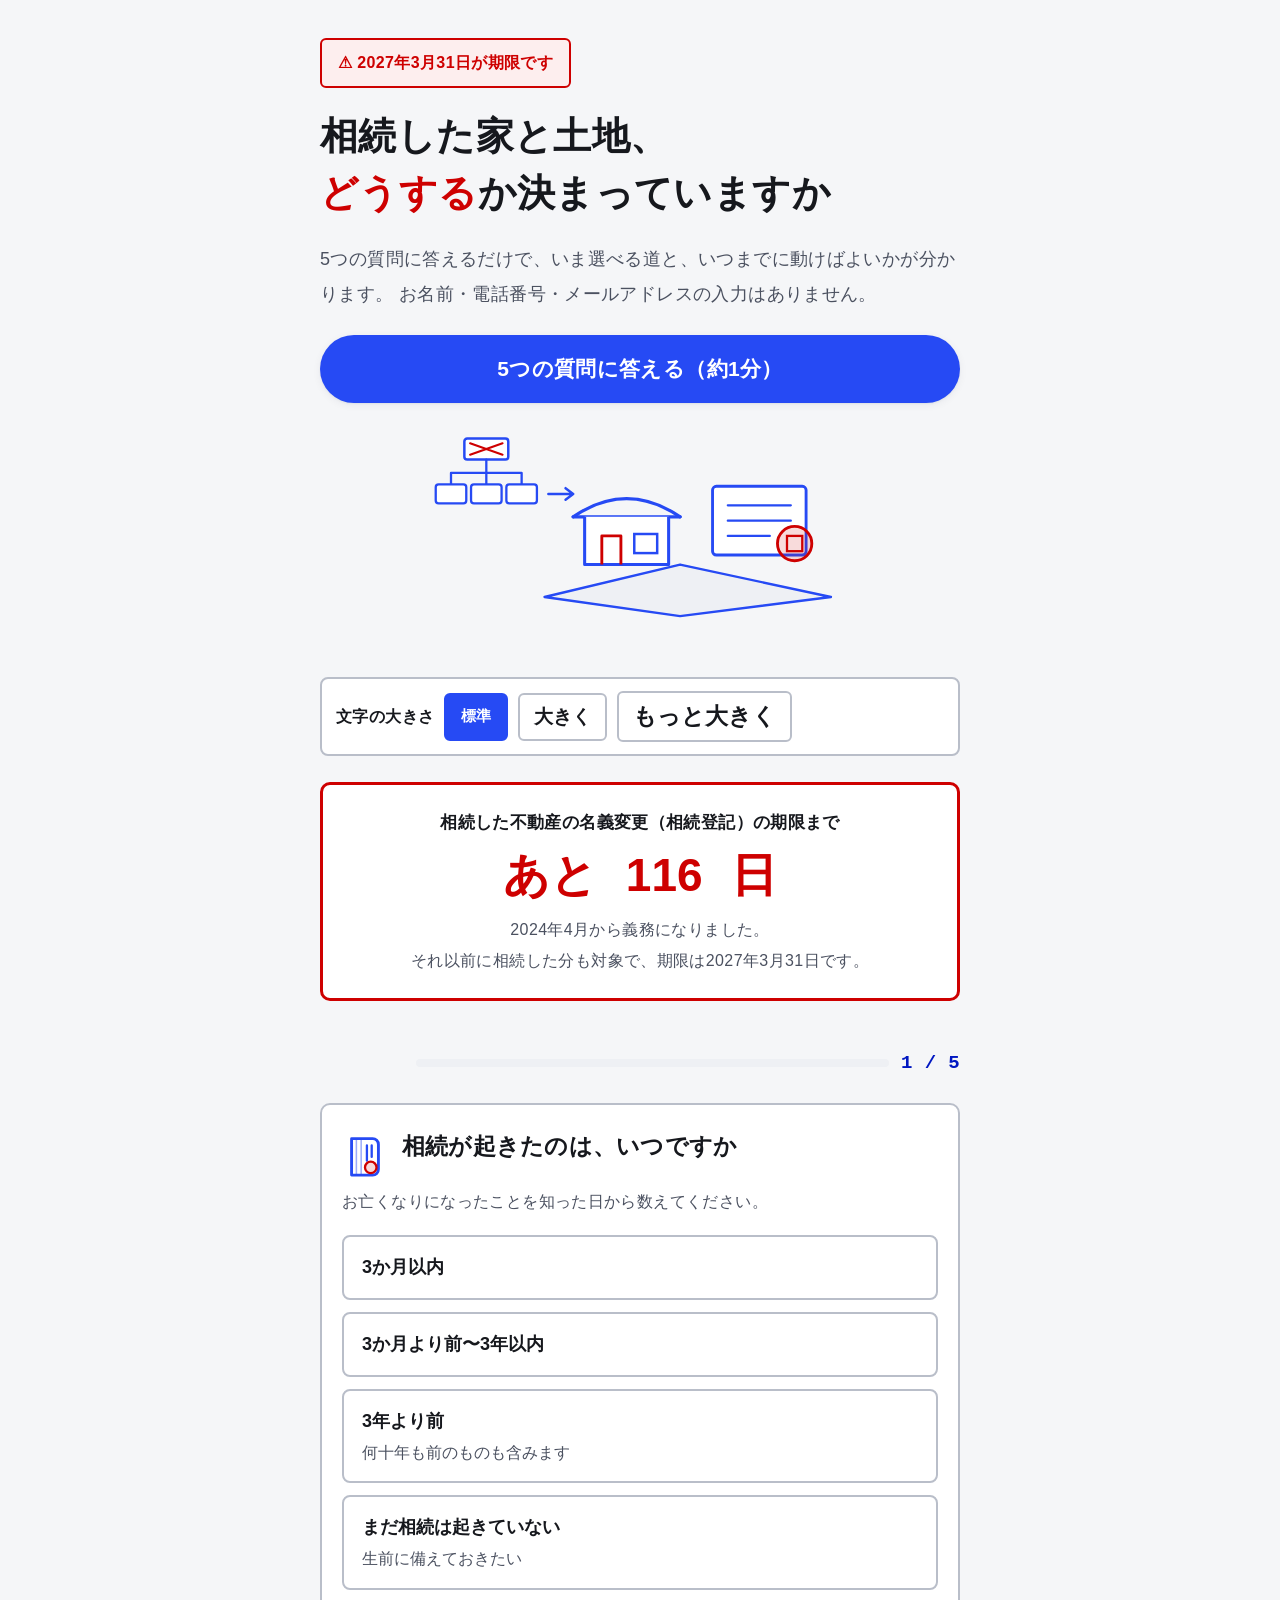
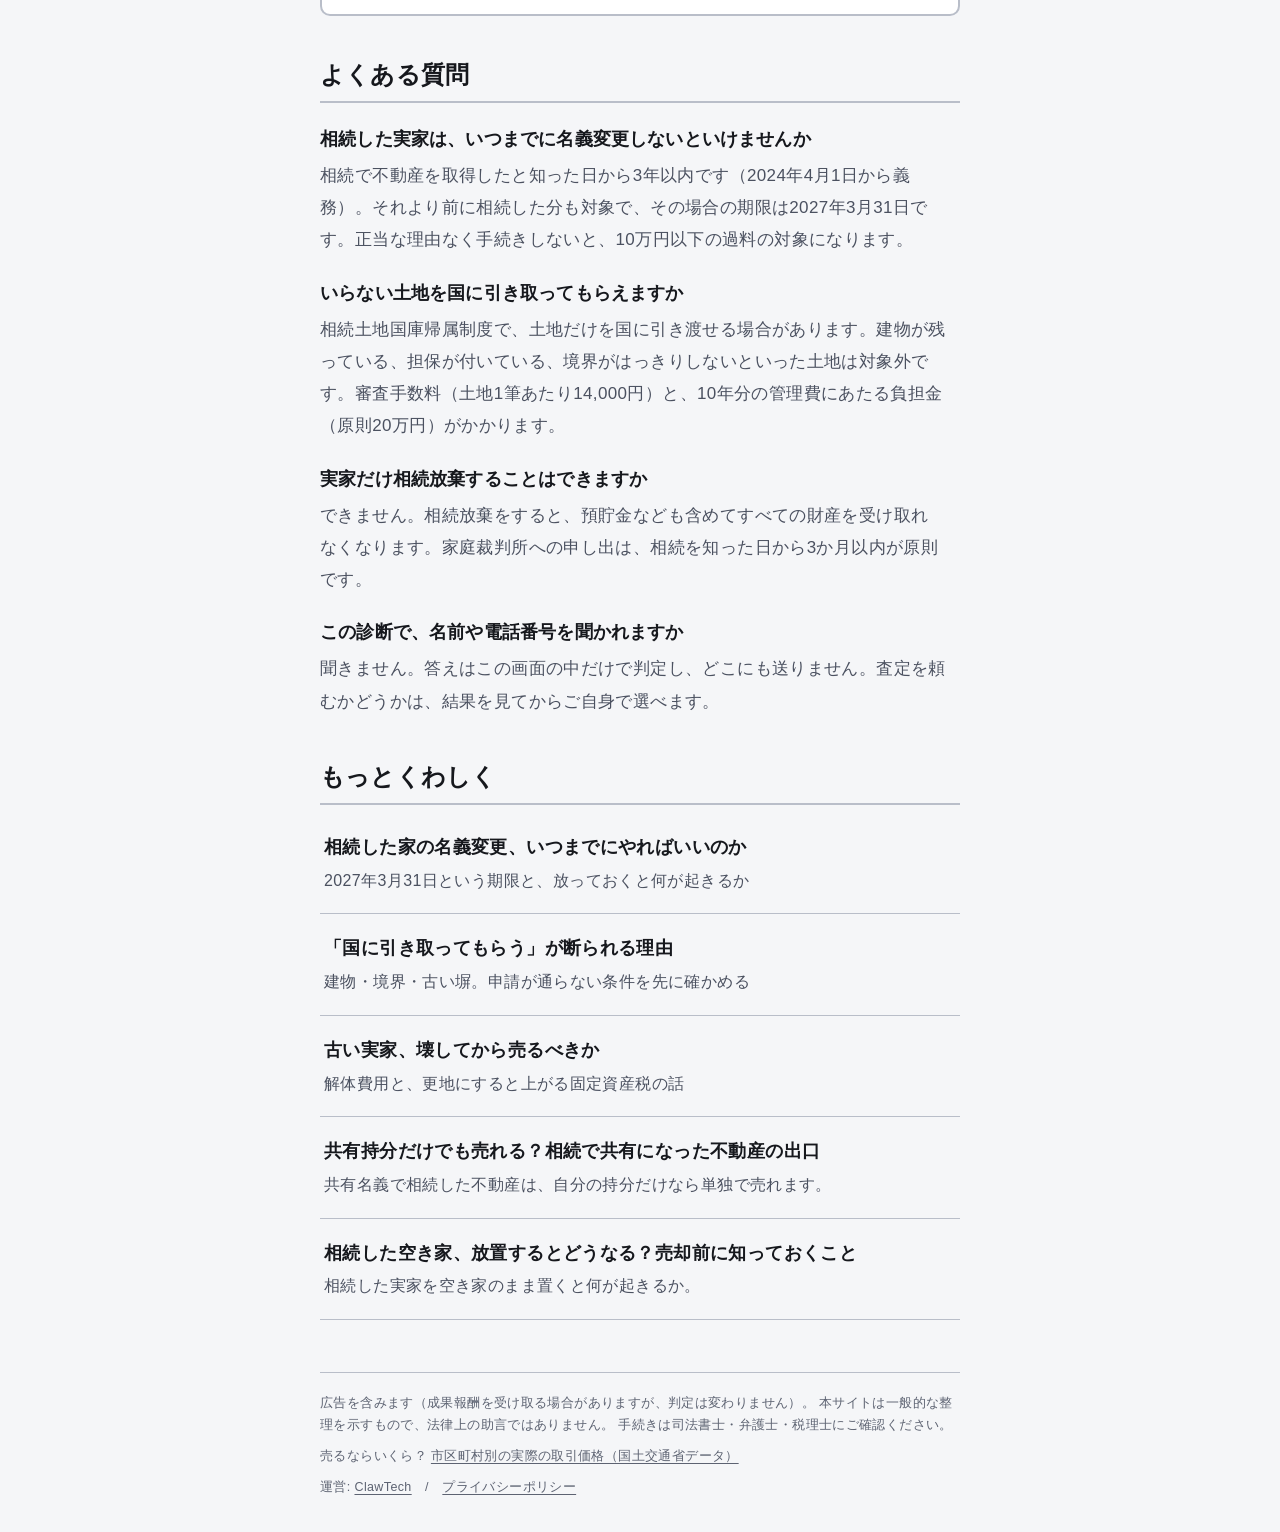
==== index.html @ ede7353a "見出しを文節で折る Co-Authored-By: Claude Opus 5.5 <noreply@anthropic.com> Claude-Session: https://claude.ai/" ====
<!DOCTYPE html>
<html lang="ja">
<head>
<meta charset="UTF-8">
<meta name="viewport" content="width=device-width, initial-scale=1.0, viewport-fit=cover">
<meta name="theme-color" content="#f5f6f8" media="(prefers-color-scheme: light)">
<meta name="theme-color" content="#0e1015" media="(prefers-color-scheme: dark)">
<link rel="icon" href='data:image/svg+xml,<svg xmlns="http://www.w3.org/2000/svg" viewBox="0 0 64 64"><rect width="64" height="64" rx="10" fill="%23FBF8F2"/><path d="M14 30 32 16l18 14v18a2 2 0 0 1-2 2H16a2 2 0 0 1-2-2z" fill="none" stroke="%231F4E6B" stroke-width="4" stroke-linejoin="round"/><circle cx="46" cy="46" r="11" fill="%23B5442E"/></svg>'>

<title>相続した実家・土地はどうする？売る・国に引き取ってもらう・放棄を5問で診断｜登録不要</title>
<meta name="description" content="相続した実家や土地をどうするか、5つの質問をタップするだけで整理できます。相続登記の期限まであと何日か、国に引き取ってもらえる（相続土地国庫帰属）か、相続放棄が間に合うか、売るならどこに頼むか。名前・電話番号の入力なし、約1分。">
<meta property="og:image" content="https://souzoku.clawtechjp.com/og.png">
<meta name="twitter:card" content="summary_large_image">
<link rel="canonical" href="https://souzoku.clawtechjp.com/">
<meta property="og:type" content="website">
<meta property="og:title" content="相続した家と土地 どうする診断">
<meta property="og:description" content="5つの質問で、相続登記の期限と、あなたが選べる道が分かります。登録不要・無料。">
<meta property="og:url" content="https://souzoku.clawtechjp.com/">

<link rel="stylesheet" href="ui/ct-ui.css">
<script src="ui/ct-motion.js" defer></script>
<script type="application/ld+json">{"@context":"https://schema.org","@type":"WebApplication","name":"相続した家と土地 どうする診断","url":"https://souzoku.clawtechjp.com/","applicationCategory":"UtilityApplication","operatingSystem":"Web","inLanguage":"ja","offers":{"@type":"Offer","price":"0","priceCurrency":"JPY"},"description":"相続した実家・土地について、相続登記の期限、相続土地国庫帰属制度、相続放棄、売却の可否を5つの質問で整理する無料の診断"}</script>
<script async src="https://www.googletagmanager.com/gtag/js?id=G-RZ1TP2K3N0"></script>
<script>window.dataLayer=window.dataLayer||[];function gtag(){dataLayer.push(arguments);}gtag('js',new Date());gtag('config','G-RZ1TP2K3N0');</script>

<style>
/* ============================================================
   シニア層(50〜70代)が読む前提の設計。
   ・本文19px / 見出しは大きく、細いウェイトを使わない
   ・文字色と背景のコントラストを高く保つ(薄いグレーの説明文を作らない)
   ・選択肢は高さ64px以上、指で押せる大きさ
   ・色だけで情報を伝えない(必ず文字と記号を併記)
   ・専門用語は必ず言い換えを添える
   相続の文脈なので配色は生成りの紙と藍。黒×グレーは葬儀の印象になるため避ける。
   ============================================================ */
:root{
  /* 値は共通UI(ui/ct-ui.css)のトークン。ここでは役割の名前を付け替えるだけ */
  --paper:var(--ct-bg);
  --paper-2:var(--ct-surface);
  --paper-3:var(--ct-surface-2);
  --ink:var(--ct-text);
  --ink-sub:var(--ct-text-2);      /* 説明文もこの濃さまで。薄くしない */
  --line:var(--ct-line-strong);
  --ai:var(--ct-accent);
  --ai-deep:var(--ct-accent-press);
  --ai-ink:var(--ct-link);         /* 面の上に置く濃い文字色 */
  --ai-bg:var(--ct-accent-soft);
  --on-ai:var(--ct-on-accent);
  --shu:var(--ct-error);           /* 期限と注意 */
  --shu-bg:var(--ct-error-soft);
  --midori:var(--ct-ok-text);      /* 使える道 */
  --midori-bg:var(--ct-ok-soft);
  --f-min:"Hiragino Mincho ProN","Yu Mincho","YuMincho","Noto Serif JP",serif;
  --f-body:"Hiragino Sans","Yu Gothic","YuGothic","Noto Sans JP",sans-serif;
  --f-num:ui-monospace,SFMono-Regular,Menlo,monospace;
}
*{box-sizing:border-box;margin:0;padding:0;-webkit-tap-highlight-color:transparent;}
html{-webkit-text-size-adjust:100%;scroll-behavior:smooth;}
body{
  font-family:var(--f-body);
  background:var(--paper); color:var(--ink);
  font-size:19px; line-height:1.9;
  padding-bottom:env(safe-area-inset-bottom);
}
.wrap{max-width:680px;margin:0 auto;padding:0 20px;}
a{color:var(--ai-ink);}
:focus-visible{outline:4px solid var(--shu);outline-offset:3px;}

/* ---- ヘッダー ---- */
.hero{padding:38px 0 26px;}
.hero .lead{
  display:inline-block;background:var(--shu-bg);color:var(--shu);
  font-weight:700;font-size:16px;padding:8px 16px;border-radius:6px;
  border:2px solid var(--shu);margin-bottom:20px;
}
h1{font-family:var(--f-min);font-size:clamp(28px,7vw,38px);line-height:1.5;
  font-weight:700;letter-spacing:.01em;}
h1 .em{color:var(--shu);}
.hero p.desc{margin-top:20px;font-size:18px;color:var(--ink-sub);}

/* ---- 図版 ----
   写真は使わない。相続の文脈でストック写真は浮くうえ、
   人物写真は「誰向けか」を勝手に狭める。サイトの配色で描いた線画で通す。
   SVGなので文字サイズ切替に合わせて拡大しても粗くならない。 */
.hero-art{display:block;width:100%;max-width:420px;height:auto;margin:26px auto 0;}
.q .qhead{display:flex;align-items:flex-start;gap:14px;}
.q .qicon{flex:0 0 auto;width:46px;height:46px;margin-top:2px;}
html[data-fs="l"] .q .qicon{width:54px;height:54px;}
html[data-fs="xl"] .q .qicon{width:62px;height:62px;}
.fig{display:block;width:100%;max-width:460px;height:auto;margin:18px auto 4px;
  border:2px solid var(--line);border-radius:10px;background:var(--paper-2);padding:10px;}
.figcap{font-size:16px;color:var(--ink-sub);text-align:center;margin-top:6px;}

/* ---- 期限の帯 ---- */
.limit{
  border:3px solid var(--shu);border-radius:10px;background:var(--paper-2);
  padding:22px;margin:26px 0;text-align:center;
}
.limit .t{font-size:17px;font-weight:700;}
.limit .d{font-family:var(--f-num);font-size:clamp(32px,9vw,46px);
  color:var(--shu);font-weight:700;line-height:1.3;margin:6px 0;
  font-variant-numeric:tabular-nums;}
.limit .n{font-size:16px;color:var(--ink-sub);}

/* ---- 質問 ---- */
.q{background:var(--paper-2);border:2px solid var(--line);border-radius:10px;
  padding:24px 20px;margin:20px 0;}
.q .num{display:inline-block;background:var(--ai);color:var(--on-ai);font-weight:700;
  font-size:16px;padding:6px 14px;border-radius:6px;margin-bottom:14px;}
.q h2{font-family:var(--f-min);font-size:23px;line-height:1.55;font-weight:700;}
.q .hint{font-size:16px;color:var(--ink-sub);margin-top:10px;}
.opts{display:flex;flex-direction:column;gap:12px;margin-top:18px;}
.opt{
  display:block;width:100%;min-height:64px;text-align:left;
  background:var(--paper-2);border:2px solid var(--line);border-radius:8px;
  padding:16px 18px;font-family:inherit;font-size:18px;font-weight:700;
  color:var(--ink);cursor:pointer;line-height:1.6;
}
.opt:hover{border-color:var(--ai);background:var(--ai-bg);}
.opt[aria-pressed="true"]{
  border-color:var(--ai);background:var(--ai-bg);
  box-shadow:inset 0 0 0 2px var(--ai);
}
.opt[aria-pressed="true"]::before{content:"✓ ";color:var(--ai);font-size:20px;}
.opt .sub{display:block;font-weight:400;font-size:16px;color:var(--ink-sub);margin-top:4px;}

.progress{font-size:17px;font-weight:700;color:var(--ai-ink);
  background:var(--ai-bg);border-radius:6px;padding:10px 16px;
  text-align:center;margin:24px 0 0;}

.btn{
  display:block;width:100%;min-height:68px;margin:26px 0 0;
  background:var(--ai);color:var(--on-ai);border:none;border-radius:var(--ct-r-pill);
  font-family:inherit;font-size:21px;font-weight:700;cursor:pointer;
  padding:18px;line-height:1.5;text-align:center;text-decoration:none;
  box-shadow:var(--ct-shadow-1);transition:background var(--ct-dur-1),transform var(--ct-dur-1);
}
.btn:hover{background:var(--ai-deep);}
.btn:active{transform:scale(.98);}
.btn:disabled{background:var(--line);cursor:not-allowed;}
.miss{display:none;font-size:18px;font-weight:700;color:var(--shu);
  background:var(--shu-bg);border:2px solid var(--shu);border-radius:8px;
  padding:14px 16px;margin-top:14px;line-height:1.7;}
/* 答え忘れた質問はその場で分かるようにする。色だけでなく見出しにも印を付ける */
.q.todo{border-color:var(--shu);box-shadow:0 0 0 3px var(--shu-bg);}
.q.todo .num{background:var(--shu);}
.q.todo .num::after{content:" ← まだです";}

/* ---- 結果 ---- */
#result{display:none;margin-top:34px;}
.rhead{font-family:var(--f-min);font-size:26px;font-weight:700;
  border-bottom:3px solid var(--ai);padding-bottom:12px;margin-bottom:22px;}
.card{border:2px solid var(--line);border-radius:10px;background:var(--paper-2);
  padding:20px;margin:16px 0;}
.card .badge{display:inline-block;font-size:16px;font-weight:700;
  padding:7px 14px;border-radius:6px;margin-bottom:12px;border:2px solid;}
.card.ok .badge{background:var(--midori-bg);color:var(--midori);border-color:var(--midori);}
.card.ng .badge{background:var(--paper-3);color:var(--ink-sub);border-color:var(--line);}
.card.alert .badge{background:var(--shu-bg);color:var(--shu);border-color:var(--shu);}
.card h3{font-family:var(--f-min);font-size:21px;margin-bottom:8px;line-height:1.55;}
.card p{font-size:17px;color:var(--ink-sub);}
.card p + p{margin-top:10px;}

.act{border:3px solid var(--ai);border-radius:10px;background:var(--ai-bg);
  padding:22px;margin:26px 0;}
.act h3{font-family:var(--f-min);font-size:22px;margin-bottom:10px;}
.act p{font-size:17px;color:var(--ink-sub);margin-bottom:16px;}
.act a{display:block;background:var(--ai);color:var(--on-ai);text-decoration:none;
  font-weight:700;font-size:19px;text-align:center;padding:20px;border-radius:8px;
  min-height:64px;line-height:1.5;}
.act a:hover{background:var(--ai-deep);}
.act .free{font-size:16px;color:var(--ink-sub);text-align:center;margin:12px 0 0;}

.warn{border-left:6px solid var(--shu);background:var(--shu-bg);
  padding:18px 20px;margin:26px 0;font-size:17px;line-height:1.85;}
.warn b{display:block;font-family:var(--f-min);font-size:19px;margin-bottom:8px;}

/* ---- 読みもの ---- */
.reads{margin:44px 0 0;}
.reads h2{font-family:var(--f-min);font-size:24px;border-bottom:2px solid var(--line);
  padding-bottom:10px;margin-bottom:8px;}
.reads a{display:block;padding:20px 4px;border-bottom:1px solid var(--line);
  text-decoration:none;color:var(--ink);font-size:18px;font-weight:700;line-height:1.6;}
.reads a:hover{color:var(--ai-ink);}
.reads a span{display:block;font-weight:400;font-size:16px;color:var(--ink-sub);margin-top:6px;}

/* 広告表示は法令上の義務なので消さない。読める範囲で最小にして目立たせない */
footer{margin-top:52px;border-top:1px solid var(--line);padding:20px 0 36px;}
footer .disc{font-size:12.5px;color:var(--ct-text-3);line-height:1.75;}
footer .run{font-size:12.5px;color:var(--ct-text-3);margin-top:8px;}
footer a{color:var(--ct-text-3);}

/* ---- 文字サイズ切替。行政・シニア向けサイトの定番で、実際に使われる機能 ---- */
.sizebar{display:flex;align-items:center;gap:10px;flex-wrap:wrap;
  border:2px solid var(--line);border-radius:8px;background:var(--paper-2);
  padding:12px 14px;margin:22px 0 0;}
.sizebar .lb{font-size:16px;font-weight:700;}
.sizebar button{min-height:48px;min-width:64px;font-family:inherit;font-weight:700;
  border:2px solid var(--line);background:var(--paper-2);color:var(--ink);
  border-radius:6px;cursor:pointer;padding:8px 14px;}
.sizebar button[aria-pressed="true"]{background:var(--ai);color:var(--on-ai);border-color:var(--ai);}
.sizebar button.s1{font-size:15px;} .sizebar button.s2{font-size:19px;} .sizebar button.s3{font-size:23px;}
html[data-fs="l"] body{font-size:22px;}
html[data-fs="xl"] body{font-size:26px;}
html[data-fs="l"] .q h2{font-size:26px;} html[data-fs="xl"] .q h2{font-size:30px;}
html[data-fs="l"] .opt{font-size:21px;} html[data-fs="xl"] .opt{font-size:25px;min-height:76px;}

/* ---- 結果の見出しと、まとめ ---- */
.rsum{border:3px solid var(--ai);border-radius:10px;background:var(--ai-bg);
  padding:20px;margin-bottom:20px;}
.rsum p{font-size:20px;font-weight:700;line-height:1.7;}
.rsum .big{font-size:34px;color:var(--ai-ink);
  font-variant-numeric:tabular-nums;}

/* ---- 判定アイコン。絵文字は環境で崩れるので図形で描く ---- */
.card{position:relative;padding-left:74px;}
.mark{position:absolute;left:20px;top:22px;width:40px;height:40px;border-radius:50%;
  display:grid;place-items:center;border:3px solid;}
.card.ok  .mark{border-color:var(--midori);background:var(--midori-bg);}
.card.ng  .mark{border-color:var(--ct-text-3);background:var(--paper-3);}
.card.alert .mark{border-color:var(--shu);background:var(--shu-bg);}
.mark svg{width:22px;height:22px;}
.card .stepno{font-family:var(--f-num);font-size:13px;color:var(--ink-sub);
  letter-spacing:.08em;display:block;margin-bottom:4px;}
/* スマホは本文の幅を優先: アイコンを左余白から番号の横へ移す */
@media (max-width:480px){
  .card{padding-left:20px;}
  .mark{top:16px;left:auto;right:16px;width:34px;height:34px;}
  .mark svg{width:18px;height:18px;}
  .card .stepno{line-height:34px;margin-bottom:8px;}
}

/* ---- 結果はひとつずつ静かに現れる(にぎやかな動きは付けない) ---- */
@keyframes rise{from{opacity:0;transform:translateY(10px);}to{opacity:1;transform:none;}}
#result .card,#result .act,#result .warn,#result .rsum{animation:rise .5s ease both;}

.tools{display:flex;gap:12px;flex-wrap:wrap;margin:24px 0 0;}
.toolnote{font-size:16px;color:var(--ink-sub);margin-top:12px;}
.tools button{flex:1 1 200px;min-height:60px;font-family:inherit;font-size:17px;
  font-weight:700;border:2px solid var(--ai);background:var(--paper-2);
  color:var(--ai-ink);border-radius:8px;cursor:pointer;padding:14px;}
.tools button:hover{background:var(--ai-bg);}

svg [stroke="#1F4E6B"]{stroke:var(--ai);} svg [fill="#1F4E6B"]{fill:var(--ai);}
svg [stroke="#B5442E"]{stroke:var(--shu);} svg [fill="#B5442E"]{fill:var(--shu);}
svg [stroke="#2E6B4B"]{stroke:var(--midori);} svg [fill="#2E6B4B"]{fill:var(--midori);}
svg [fill="#FFF"],svg [fill="#FFFFFF"]{fill:var(--paper-2);}
svg [fill="#EFEADD"]{fill:var(--paper-3);}
svg [stroke="#8A837A"]{stroke:var(--ct-text-3);}
.act.act--ok{border-color:var(--midori);background:var(--midori-bg);}
.act h3 .ct-pr{margin-left:8px;}

/* ---- 1問1画面(JSが動くときだけ。動かなければ5問を縦に並べた従来の形) ----
   選ぶと次へ進むので「選ぶ→スクロール→探す」が要らない。戻るは常に左上 */
.hero .start{margin-top:24px;}
.stepbar{display:none;}
#qs.is-step .stepbar{display:grid;grid-template-columns:auto 1fr auto;align-items:center;gap:12px;
  position:sticky;top:0;z-index:var(--ct-z-header);background:var(--paper);padding:12px 0 10px;}
.stepbar .back{min-height:48px;padding:8px 14px;font-family:inherit;font-size:16px;font-weight:700;
  border:2px solid var(--line);background:var(--paper-2);color:var(--ink);border-radius:var(--ct-r-pill);cursor:pointer;}
.stepbar .back:disabled{visibility:hidden;}
.stepbar .ct-progress{height:8px;}
.stepbar .cnt{font-family:var(--f-num);font-weight:700;font-variant-numeric:tabular-nums;color:var(--ai-ink);}
#qs.is-step .q{display:none;margin-top:6px;}
#qs.is-step .q.is-current{display:block;animation:rise .32s var(--ct-ease) both;}
#qs.is-step .q .num,#qs.is-step .progress{display:none;}
#qs.is-step #go{display:none;}
#qs.is-step.on-last #go{display:block;}
.opt{transition:border-color var(--ct-dur-1),background var(--ct-dur-1),transform var(--ct-dur-1);}
.opt:active{transform:scale(.985);}
.q h2:focus{outline:none;}

/* ---- 結果: 回答の振り返りと、カードの時間差表示 ---- */
.mine{border:2px solid var(--line);border-radius:10px;background:var(--paper-2);padding:16px 18px;margin:0 0 20px;}
.mine b{display:block;font-size:16px;margin-bottom:6px;}
.mine ul{list-style:none;font-size:16px;color:var(--ink-sub);line-height:1.8;}
.mine li{padding:6px 0;border-top:1px solid var(--line);}
.mine li:first-child{border-top:0;}
.mine li span{display:block;font-size:14px;}
.mine li strong{display:block;color:var(--ink);font-size:17px;line-height:1.5;}
.mine .edit{margin-top:10px;min-height:48px;font-family:inherit;font-size:16px;font-weight:700;
  border:2px solid var(--ai);background:var(--paper-2);color:var(--ai-ink);border-radius:var(--ct-r-pill);padding:8px 18px;cursor:pointer;}
.nophone{font-size:16px;color:var(--ink-sub);margin:-8px 0 18px;}

/* ---- よくある質問 ---- */
.faq{margin:44px 0 0;}
.faq h2{font-family:var(--f-min);font-size:24px;border-bottom:2px solid var(--line);padding-bottom:10px;margin-bottom:8px;}
.faq h3{font-size:18px;line-height:1.6;margin:22px 0 6px;}
.faq p{font-size:17px;color:var(--ink-sub);}

@media print{
  .sizebar,.tools,.btn,#qs,.reads,.hero .lead{display:none!important;}
  body{font-size:12pt;background:#fff;}
  #result .card,#result .act,#result .warn,#result .rsum{animation:none;
    break-inside:avoid;border-color:#999;}
}
@media (prefers-reduced-motion:reduce){*{animation:none!important;transition:none!important;}html{scroll-behavior:auto;}}
</style>
<script type="application/ld+json">{"@context": "https://schema.org", "@graph": [{"@type": "WebSite", "name": "相続した家と土地 どうする診断", "url": "https://souzoku.clawtechjp.com/", "inLanguage": "ja", "publisher": {"@type": "Organization", "name": "ClawTech", "url": "https://clawtechjp.com/"}}, {"@type": "Organization", "name": "ClawTech", "url": "https://clawtechjp.com/"}]}</script>
</head>
<body>

<div class="wrap">

  <div class="hero">
    <span class="lead">⚠ 2027年3月31日が期限です</span>
    <h1>相続した家と土地、<br><span style="display:inline-block"><span class="em">どうする</span>か</span><span style="display:inline-block">決まっていますか</span></h1>
    <p class="desc">5つの質問に答えるだけで、いま選べる道と、いつまでに動けばよいかが分かります。
    お名前・電話番号・メールアドレスの入力はありません。</p>
    <a class="btn start" href="#qs" id="start">5つの質問に答える（約1分）</a>
    <svg class="hero-art" viewBox="0 0 440 210" role="img"
         aria-label="相続関係説明図から、実家の家屋と土地、そして名義の書類へつながる図">
      <!-- 相続関係説明図。相続登記で実際に描く書類で、このサイトの主題そのもの -->
      <rect x="36" y="10" width="46" height="22" rx="3" fill="#FFF" stroke="#1F4E6B" stroke-width="2.6"/>
      <path d="M42 15 l34 12 M76 15 l-34 12" stroke="#B5442E" stroke-width="2.2" stroke-linecap="round"/>
      <path d="M59 32 v14 M22 46 h74 M22 46 v12 M59 46 v12 M96 46 v12" stroke="#1F4E6B" stroke-width="2.4" stroke-linecap="round"/>
      <rect x="6" y="58" width="32" height="20" rx="3" fill="#FFF" stroke="#1F4E6B" stroke-width="2.4"/>
      <rect x="43" y="58" width="32" height="20" rx="3" fill="#FFF" stroke="#1F4E6B" stroke-width="2.4"/>
      <rect x="80" y="58" width="32" height="20" rx="3" fill="#FFF" stroke="#1F4E6B" stroke-width="2.4"/>
      <path d="M124 68 h26 m-8-6 8 6 -8 6" fill="none" stroke="#1F4E6B" stroke-width="2.6" stroke-linecap="round" stroke-linejoin="round"/>
      <!-- 土地 -->
      <path d="M120 176 L262 142 L420 176 L262 196 Z" fill="#EFEADD" stroke="#1F4E6B" stroke-width="2.5" stroke-linejoin="round"/>
      <!-- 瓦屋根の実家 -->
      <path d="M150 92 q56-38 112 0" fill="none" stroke="#1F4E6B" stroke-width="3.4" stroke-linecap="round"/>
      <path d="M150 92 h112" stroke="#1F4E6B" stroke-width="3.4" stroke-linecap="round"/>
      <path d="M162 92 v50 h88 V92" fill="#FFF" stroke="#1F4E6B" stroke-width="3.2" stroke-linejoin="round"/>
      <path d="M180 142 V112 h20 v30" fill="none" stroke="#B5442E" stroke-width="3" stroke-linejoin="round"/>
      <rect x="214" y="110" width="24" height="20" fill="none" stroke="#1F4E6B" stroke-width="2.6"/>
      <!-- 権利証と朱印 -->
      <rect x="296" y="60" width="98" height="72" rx="4" fill="#FFF" stroke="#1F4E6B" stroke-width="3"/>
      <path d="M312 80 H378 M312 96 H378 M312 112 H356" stroke="#1F4E6B" stroke-width="2.4" stroke-linecap="round"/>
      <circle cx="382" cy="120" r="18" fill="#B5442E" opacity=".14"/>
      <circle cx="382" cy="120" r="18" fill="none" stroke="#B5442E" stroke-width="3"/>
      <rect x="374" y="112" width="16" height="16" fill="none" stroke="#B5442E" stroke-width="2.4"/>
    </svg>
  </div>

  <div class="sizebar" role="group" aria-label="文字の大きさ">
    <span class="lb">文字の大きさ</span>
    <button type="button" class="s1" data-fs="" aria-pressed="true">標準</button>
    <button type="button" class="s2" data-fs="l" aria-pressed="false">大きく</button>
    <button type="button" class="s3" data-fs="xl" aria-pressed="false">もっと大きく</button>
  </div>

  <div class="limit">
    <p class="t">相続した不動産の名義変更（相続登記）の期限まで</p>
    <p class="d" id="countdown">— 日</p>
    <p class="n">2024年4月から義務になりました。<br>それ以前に相続した分も対象で、期限は2027年3月31日です。</p>
  </div>

  <form id="qs">
    <div class="stepbar">
      <button type="button" class="back" id="back">← 戻る</button>
      <div class="ct-progress" aria-hidden="true"><i id="stepfill"></i></div>
      <span class="cnt" id="stepcnt" aria-live="polite">1 / 5</span>
    </div>
    <div class="q" data-q="0">
      <span class="num">質問 1 / 5</span>
      <div class="qhead"><svg class="qicon" viewBox="0 0 48 48" aria-hidden="true">
  <path d="M10 8 h22 a6 6 0 0 1 6 6 v26 a6 6 0 0 1-6 6 H10 Z" fill="#FFF" stroke="#1F4E6B" stroke-width="3" stroke-linejoin="round"/>
  <path d="M15 8 v38 M20 8 v38" stroke="#1F4E6B" stroke-width="1.6" opacity=".45"/>
  <path d="M26 15 v16 M31 15 v12" stroke="#1F4E6B" stroke-width="2.4" stroke-linecap="round"/>
  <circle cx="30" cy="38" r="6" fill="#B5442E" opacity=".15"/>
  <circle cx="30" cy="38" r="6" fill="none" stroke="#B5442E" stroke-width="2.4"/>
</svg>
      <h2>相続が起きたのは、いつですか</h2></div>
      <p class="hint">お亡くなりになったことを知った日から数えてください。</p>
      <div class="opts">
        <button type="button" class="opt" data-v="lt3m">3か月以内</button>
        <button type="button" class="opt" data-v="lt3y">3か月より前〜3年以内</button>
        <button type="button" class="opt" data-v="gt3y">3年より前<span class="sub">何十年も前のものも含みます</span></button>
        <button type="button" class="opt" data-v="pre">まだ相続は起きていない<span class="sub">生前に備えておきたい</span></button>
      </div>
    </div>

    <div class="q" data-q="1">
      <span class="num">質問 2 / 5</span>
      <div class="qhead"><svg class="qicon" viewBox="0 0 48 48" aria-hidden="true">
  <path d="M4 20 q20-14 40 0" fill="none" stroke="#1F4E6B" stroke-width="3" stroke-linecap="round"/>
  <path d="M9 20 h30 v22 H9 Z" fill="#FFF" stroke="#1F4E6B" stroke-width="3" stroke-linejoin="round"/>
  <path d="M4 20 h40" stroke="#1F4E6B" stroke-width="3" stroke-linecap="round"/>
  <path d="M15 42 V28 h8 v14" fill="none" stroke="#B5442E" stroke-width="2.8" stroke-linejoin="round"/>
  <path d="M28 28 h7 v8 h-7 Z" fill="none" stroke="#1F4E6B" stroke-width="2.4"/>
</svg>
      <h2>建物は残っていますか</h2></div>
      <p class="hint">母屋のほか、離れや倉庫も建物にあたります。</p>
      <div class="opts">
        <button type="button" class="opt" data-v="live">残っている<span class="sub">まだ住める状態</span></button>
        <button type="button" class="opt" data-v="old">残っているが傷んでいる<span class="sub">雨漏り・傾き・老朽化</span></button>
        <button type="button" class="opt" data-v="none">建物はない（土地だけ）</button>
      </div>
    </div>

    <div class="q" data-q="2">
      <span class="num">質問 3 / 5</span>
      <div class="qhead"><svg class="qicon" viewBox="0 0 48 48" aria-hidden="true">
  <rect x="17" y="5" width="14" height="10" rx="2" fill="#FFF" stroke="#1F4E6B" stroke-width="2.6"/>
  <path d="M19 7 l10 6 M29 7 l-10 6" stroke="#B5442E" stroke-width="2.2" stroke-linecap="round"/>
  <path d="M24 15 v8 M8 23 h32 M8 23 v6 M24 23 v6 M40 23 v6" stroke="#1F4E6B" stroke-width="2.6" stroke-linecap="round"/>
  <rect x="2" y="29" width="12" height="10" rx="2" fill="#FFF" stroke="#1F4E6B" stroke-width="2.6"/>
  <rect x="18" y="29" width="12" height="10" rx="2" fill="#FFF" stroke="#1F4E6B" stroke-width="2.6"/>
  <rect x="34" y="29" width="12" height="10" rx="2" fill="#FFF" stroke="#1F4E6B" stroke-width="2.6"/>
</svg>
      <h2>名義はどうなっていますか</h2></div>
      <p class="hint">登記簿（権利証）に書かれている持ち主のことです。</p>
      <div class="opts">
        <button type="button" class="opt" data-v="solo">自分ひとりの名義</button>
        <button type="button" class="opt" data-v="share">兄弟などと分け合っている<span class="sub">共有名義</span></button>
        <button type="button" class="opt" data-v="dead">亡くなった方の名義のまま</button>
        <button type="button" class="opt" data-v="unknown">わからない</button>
      </div>
    </div>

    <div class="q" data-q="3">
      <span class="num">質問 4 / 5</span>
      <div class="qhead"><svg class="qicon" viewBox="0 0 48 48" aria-hidden="true">
  <path d="M6 42 L18 6 M42 42 L30 6" stroke="#1F4E6B" stroke-width="3" stroke-linecap="round"/>
  <path d="M24 12 v6 M24 24 v6 M24 36 v6" stroke="#1F4E6B" stroke-width="3" stroke-linecap="round" opacity=".55"/>
  <path d="M13 40 H35" stroke="#B5442E" stroke-width="3" stroke-linecap="round"/>
  <path d="M13 36 v8 M35 36 v8" stroke="#B5442E" stroke-width="3" stroke-linecap="round"/>
</svg>
      <h2>前の道路は広いですか</h2></div>
      <p class="hint">道路の幅が4メートル未満、または土地が道路に接している長さが2メートル未満だと、
      建て替えができない土地の可能性があります。</p>
      <svg class="fig" viewBox="0 0 440 200" role="img"
           aria-label="道路の幅が4メートル以上あり、土地が2メートル以上接していれば建て替えできる。どちらかが足りないと建て替えできない土地になる。">
        <text x="108" y="18" text-anchor="middle" font-size="15" font-weight="700" fill="#2E6B4B">建て替えできる</text>
        <text x="332" y="18" text-anchor="middle" font-size="15" font-weight="700" fill="#B5442E">できない</text>
        <rect x="24" y="120" width="168" height="34" fill="#EFEADD" stroke="#1F4E6B" stroke-width="2"/>
        <text x="108" y="142" text-anchor="middle" font-size="14" fill="#1F4E6B">道路 4m以上</text>
        <rect x="60" y="46" width="96" height="70" fill="#FFFFFF" stroke="#1F4E6B" stroke-width="2.5"/>
        <text x="108" y="88" text-anchor="middle" font-size="14" fill="#1F4E6B">土地</text>
        <path d="M60 116 H156" stroke="#2E6B4B" stroke-width="6" stroke-linecap="round"/>
        <text x="108" y="176" text-anchor="middle" font-size="14" fill="#2E6B4B">接する長さ 2m以上</text>
        <rect x="248" y="120" width="168" height="20" fill="#EFEADD" stroke="#B5442E" stroke-width="2"/>
        <text x="332" y="136" text-anchor="middle" font-size="13" fill="#B5442E">道路 4m未満</text>
        <rect x="284" y="46" width="96" height="70" fill="#FFFFFF" stroke="#B5442E" stroke-width="2.5"/>
        <text x="332" y="88" text-anchor="middle" font-size="14" fill="#B5442E">土地</text>
        <path d="M310 116 H354" stroke="#B5442E" stroke-width="6" stroke-linecap="round"/>
        <text x="332" y="176" text-anchor="middle" font-size="14" fill="#B5442E">接する長さ 2m未満</text>
      </svg>
      <p class="figcap">どちらか一方でも足りないと、建て替えのできない土地になります。</p>

      <div class="opts">
        <button type="button" class="opt" data-v="ok">車がふつうに通れる広さ</button>
        <button type="button" class="opt" data-v="narrow">狭い・細い通路でしか入れない</button>
        <button type="button" class="opt" data-v="unknown">わからない</button>
      </div>
    </div>

    <div class="q" data-q="4">
      <span class="num">質問 5 / 5</span>
      <div class="qhead"><svg class="qicon" viewBox="0 0 48 48" aria-hidden="true">
  <rect x="6" y="6" width="24" height="30" rx="3" fill="#FFF" stroke="#1F4E6B" stroke-width="2.8"/>
  <path d="M11 14 h14 M11 21 h14 M11 28 h9" stroke="#1F4E6B" stroke-width="2.2" stroke-linecap="round"/>
  <rect x="30" y="10" width="9" height="18" rx="2" fill="#EFEADD" stroke="#1F4E6B" stroke-width="2.6"/>
  <circle cx="30" cy="34" r="9" fill="#B5442E" opacity=".16"/>
  <circle cx="30" cy="34" r="9" fill="none" stroke="#B5442E" stroke-width="2.8"/>
  <rect x="26" y="30" width="8" height="8" fill="none" stroke="#B5442E" stroke-width="2.2"/>
</svg>
      <h2>当てはまるものはありますか</h2></div>
      <p class="hint">いくつでも選べます。当てはまらない場合は「特にない」を押してください。</p>
      <div class="opts">
        <button type="button" class="opt" data-multi data-v="loan">住宅ローンなどが残っている</button>
        <button type="button" class="opt" data-multi data-v="border">隣との境目がはっきりしない</button>
        <button type="button" class="opt" data-multi data-v="obj">古い塀・物置・井戸などがある</button>
        <button type="button" class="opt" data-multi data-v="farm">農地や山林である</button>
        <button type="button" class="opt" data-multi data-v="jiko">事故や事件があった</button>
        <button type="button" class="opt" data-multi data-v="none">特にない</button>
      </div>
    </div>

    <p class="progress" id="prog">5問のうち 0問 に回答しました</p>
    <button type="button" class="btn" id="go">結果を見る</button>
    <p class="miss" id="miss" role="alert"></p>
  </form>

  <div id="result" role="region" aria-live="polite"></div>

  <section class="faq" aria-labelledby="faqh">
    <h2 id="faqh">よくある質問</h2>
    <h3>相続した実家は、いつまでに名義変更しないといけませんか</h3>
    <p>相続で不動産を取得したと知った日から3年以内です（2024年4月1日から義務）。それより前に相続した分も対象で、その場合の期限は2027年3月31日です。正当な理由なく手続きしないと、10万円以下の過料の対象になります。</p>
    <h3>いらない土地を国に引き取ってもらえますか</h3>
    <p>相続土地国庫帰属制度で、土地だけを国に引き渡せる場合があります。建物が残っている、担保が付いている、境界がはっきりしないといった土地は対象外です。審査手数料（土地1筆あたり14,000円）と、10年分の管理費にあたる負担金（原則20万円）がかかります。</p>
    <h3>実家だけ相続放棄することはできますか</h3>
    <p>できません。相続放棄をすると、預貯金なども含めてすべての財産を受け取れなくなります。家庭裁判所への申し出は、相続を知った日から3か月以内が原則です。</p>
    <h3>この診断で、名前や電話番号を聞かれますか</h3>
    <p>聞きません。答えはこの画面の中だけで判定し、どこにも送りません。査定を頼むかどうかは、結果を見てからご自身で選べます。</p>
  </section>
  <script type="application/ld+json">{"@context":"https://schema.org","@type":"FAQPage","mainEntity":[
  {"@type":"Question","name":"相続した実家は、いつまでに名義変更しないといけませんか","acceptedAnswer":{"@type":"Answer","text":"相続で不動産を取得したと知った日から3年以内です（2024年4月1日から義務）。それより前に相続した分も対象で、その場合の期限は2027年3月31日です。正当な理由なく手続きしないと、10万円以下の過料の対象になります。"}},
  {"@type":"Question","name":"いらない土地を国に引き取ってもらえますか","acceptedAnswer":{"@type":"Answer","text":"相続土地国庫帰属制度で、土地だけを国に引き渡せる場合があります。建物が残っている、担保が付いている、境界がはっきりしないといった土地は対象外です。審査手数料（土地1筆あたり14,000円）と、10年分の管理費にあたる負担金（原則20万円）がかかります。"}},
  {"@type":"Question","name":"実家だけ相続放棄することはできますか","acceptedAnswer":{"@type":"Answer","text":"できません。相続放棄をすると、預貯金なども含めてすべての財産を受け取れなくなります。家庭裁判所への申し出は、相続を知った日から3か月以内が原則です。"}},
  {"@type":"Question","name":"この診断で、名前や電話番号を聞かれますか","acceptedAnswer":{"@type":"Answer","text":"聞きません。答えはこの画面の中だけで判定し、どこにも送りません。査定を頼むかどうかは、結果を見てからご自身で選べます。"}}]}</script>

  <div class="reads">
    <h2>もっとくわしく</h2>
    <a href="blog/souzoku-toki-kigen.html">相続した家の名義変更、いつまでにやればいいのか
      <span>2027年3月31日という期限と、放っておくと何が起きるか</span></a>
    <a href="blog/kokko-kizoku-kyakka.html">「国に引き取ってもらう」が断られる理由
      <span>建物・境界・古い塀。申請が通らない条件を先に確かめる</span></a>
    <a href="blog/kaitai-hantei.html">古い実家、壊してから売るべきか
      <span>解体費用と、更地にすると上がる固定資産税の話</span></a>
    <!-- reads:auto -->
    <a href="blog/kyoyu-mochibun/" onclick="gtag('event','internal_click',{src:'top',to:'kyoyu-mochibun'})">共有持分だけでも売れる？相続で共有になった不動産の出口
      <span>共有名義で相続した不動産は、自分の持分だけなら単独で売れます。</span></a>
    <a href="blog/akiya-souzoku/" onclick="gtag('event','internal_click',{src:'top',to:'akiya-souzoku'})">相続した空き家、放置するとどうなる？売却前に知っておくこと
      <span>相続した実家を空き家のまま置くと何が起きるか。</span></a>
    <!-- /reads:auto -->
  </div>

  <footer>
    <p class="disc">広告を含みます（成果報酬を受け取る場合がありますが、判定は変わりません）。
    本サイトは一般的な整理を示すもので、法律上の助言ではありません。
    手続きは司法書士・弁護士・税理士にご確認ください。</p>
    <p class="run">売るならいくら？ <a href="https://souba.clawtechjp.com/area/">市区町村別の実際の取引価格（国土交通省データ）</a></p>
    <p class="run">運営: <a href="https://clawtechjp.com/">ClawTech</a>　/　<a href="privacy.html">プライバシーポリシー</a></p>
  </footer>

</div>

<script>
// ===== GA4 計測(gtagが無くてもエラーにしない) =====
function track(ev, p){ if(typeof gtag==="function") gtag("event", ev, p||{}); }

// ===== 相続登記の期限カウントダウン =====
// 2024年4月1日施行の不動産登記法改正。施行前の相続にも遡及し、期限は2027年3月31日。
var DEADLINE = new Date(2027, 2, 31);
(function(){
  var d = Math.ceil((DEADLINE - new Date()) / 86400000);
  var el = document.getElementById("countdown");
  if(d <= 0){ el.textContent = "期限を過ぎています"; return; }
  el.innerHTML = 'あと <span class="ct-num" id="cdn">' + d.toLocaleString() + '</span> 日';
  document.addEventListener("DOMContentLoaded", function(){
    if(window.CT) CT.countUp(document.getElementById("cdn"), d, {duration:1.2});
  });
})();


// ===== 文字サイズ切替 =====
// シニア向けサイトの定番機能。選択は保存して次に来たときも効かせる。
(function(){
  var saved = null;
  try{ saved = localStorage.getItem("fs"); }catch(e){}
  if(saved) document.documentElement.setAttribute("data-fs", saved);
  document.querySelectorAll(".sizebar button").forEach(function(b){
    b.setAttribute("aria-pressed", String((b.dataset.fs || "") === (saved || "")));
    b.addEventListener("click", function(){
      var v = b.dataset.fs || "";
      if(v){ document.documentElement.setAttribute("data-fs", v); }
      else { document.documentElement.removeAttribute("data-fs"); }
      try{ localStorage.setItem("fs", v); }catch(e){}
      document.querySelectorAll(".sizebar button").forEach(function(x){
        x.setAttribute("aria-pressed", String(x === b));
      });
    });
  });
})();

// ===== 判定アイコン(絵文字を使わず図形で描く。環境差で崩れないため) =====
var MARKS = {
  ok:   '<svg viewBox="0 0 24 24" aria-hidden="true"><path d="M4 12.5l5.5 5.5L20 6.5" fill="none" stroke="#2E6B4B" stroke-width="3.4" stroke-linecap="round" stroke-linejoin="round"/></svg>',
  ng:   '<svg viewBox="0 0 24 24" aria-hidden="true"><path d="M6 6l12 12M18 6L6 18" fill="none" stroke="#8A837A" stroke-width="3.4" stroke-linecap="round"/></svg>',
  alert:'<svg viewBox="0 0 24 24" aria-hidden="true"><path d="M12 4v10" stroke="#B5442E" stroke-width="3.6" stroke-linecap="round"/><circle cx="12" cy="19.5" r="2" fill="#B5442E"/></svg>'
};
var MARK_TEXT = {ok:"使えます", ng:"使えません", alert:"注意が必要です"};

// ===== 回答の保持 =====
var st = {0:null, 1:null, 2:null, 3:null, 4:[]};
var started = false;

// ===== 1問1画面 =====
// 選んだら次の質問へ自動で進む。5問目だけ複数選べるので「結果を見る」で進む
var form = document.getElementById("qs");
var QS = Array.prototype.slice.call(form.querySelectorAll(".q"));
var cur = 0;
form.classList.add("is-step");
QS.forEach(function(q){ q.querySelector("h2").setAttribute("tabindex", "-1"); });
function show(i, focus){
  cur = i;
  QS.forEach(function(q, k){ q.classList.toggle("is-current", k === i); });
  form.classList.toggle("on-last", i === QS.length - 1);
  document.getElementById("back").disabled = (i === 0);
  document.getElementById("stepcnt").textContent = (i + 1) + " / " + QS.length;
  document.getElementById("stepfill").style.setProperty("--p", (i / QS.length * 100) + "%");
  var top = form.getBoundingClientRect().top;
  if(top < 0) form.scrollIntoView({block:"start"});
  if(focus) QS[i].querySelector("h2").focus({preventScroll:true});
}
document.getElementById("back").addEventListener("click", function(){ if(cur > 0) show(cur - 1, true); });
document.getElementById("start").addEventListener("click", function(e){
  e.preventDefault();
  form.scrollIntoView({behavior: CT_REDUCED() ? "auto" : "smooth", block:"start"});
  QS[cur].querySelector("h2").focus({preventScroll:true});
});
function CT_REDUCED(){ return window.matchMedia && matchMedia("(prefers-reduced-motion: reduce)").matches; }
show(0);

document.querySelectorAll(".opt").forEach(function(b){
  b.addEventListener("click", function(){
    if(!started){ started = true; track("diagnosis_start"); }
    var q = +b.closest(".q").dataset.q;
    if(b.hasAttribute("data-multi")){
      var v = b.dataset.v;
      if(v === "none"){
        st[4] = ["none"];
        b.closest(".opts").querySelectorAll(".opt").forEach(function(x){
          x.setAttribute("aria-pressed", x === b ? "true" : "false");
        });
      }else{
        st[4] = st[4].filter(function(x){ return x !== "none"; });
        var i = st[4].indexOf(v);
        if(i >= 0){ st[4].splice(i,1); } else { st[4].push(v); }
        b.setAttribute("aria-pressed", st[4].indexOf(v) >= 0 ? "true" : "false");
        var noneBtn = b.closest(".opts").querySelector('[data-v="none"]');
        if(noneBtn) noneBtn.setAttribute("aria-pressed","false");
      }
    }else{
      st[q] = b.dataset.v;
      b.closest(".opts").querySelectorAll(".opt").forEach(function(x){
        x.setAttribute("aria-pressed", x === b ? "true" : "false");
      });
      // 選んだ印が見えてから進む(押せたことが分かる間だけ待つ)
      if(q === cur && q < QS.length - 1) setTimeout(function(){ show(q + 1, true); }, CT_REDUCED() ? 0 : 260);
    }
    refresh();
    // 「特にない」は他を選ぶ余地がないので、そのまま結果へ
    if(q === QS.length - 1 && b.dataset.v === "none") setTimeout(function(){ document.getElementById("go").click(); }, CT_REDUCED() ? 0 : 260);
  });
});

function answered(){
  var n = 0;
  for(var i=0;i<4;i++){ if(st[i]) n++; }
  if(st[4].length) n++;
  return n;
}
function refresh(){
  var n = answered();
  document.getElementById("prog").textContent = "5問のうち " + n + "問 に回答しました";
  // ボタンは常に押せる。未回答は押したときに場所を示す
}

// ===== 判定 =====
// 出す情報は「制度の要件に照らして該当しそうか」まで。可否は断定しない。
function judge(){
  var f = st[4], has = function(v){ return f.indexOf(v) >= 0; };
  var cards = [], tags = [];

  // --- 相続登記の期限 ---
  if(st[0] === "pre"){
    cards.push({k:"ng", b:"まだ対象外", h:"相続登記の義務はまだ発生していません",
      p:["相続が起きた時点から3年以内が期限になります。いまのうちに登記簿の名義と、"+
         "土地の境界がはっきりしているかを確かめておくと、あとの手続きが軽くなります。"]});
  }else if(st[0] === "gt3y"){
    var d = Math.ceil((DEADLINE - new Date()) / 86400000);
    cards.push({k:"alert", b:"期限が近い", h:"名義変更の期限まで、あと " + d.toLocaleString() + " 日です",
      p:["3年より前の相続も義務の対象です（さかのぼって適用されます）。期限は2027年3月31日。",
         "正当な理由なく手続きをしないと、10万円以下の過料を求められることがあります。"]});
  }else{
    cards.push({k:"alert", b:"期限あり", h:"相続を知った日から3年以内に名義変更が必要です",
      p:["2024年4月から義務になりました。まだ余裕がある場合でも、"+
         "書類を集めるのに時間がかかることが多いため、早めに動くほうが確実です。"]});
  }

  // --- 相続放棄 ---
  if(st[0] === "lt3m"){
    cards.push({k:"ok", b:"まだ間に合う", h:"相続放棄という道が、まだ残っています",
      p:["相続を知ってから3か月以内であれば、家庭裁判所に相続放棄を申し出られます。",
         "ただし、放棄すると預貯金など<b>すべての財産</b>を受け取れなくなります。"+
         "不動産だけを手放すことはできません。急いで司法書士か弁護士にご相談ください。"]});
    tags.push("放棄可能");
  }else if(st[0] !== "pre"){
    cards.push({k:"ng", b:"期限切れ", h:"相続放棄は使えません",
      p:["相続を知ってから3か月を過ぎているため、原則として相続放棄はできません。"+
         "受け取ったうえで、どう手放すかを考えることになります。"]});
  }

  // --- 国に引き取ってもらう（相続土地国庫帰属制度） ---
  var block = [];
  if(st[1] !== "none") block.push("建物が残っている");
  if(has("loan"))      block.push("担保が付いている");
  if(has("border"))    block.push("隣との境目がはっきりしない");
  if(has("obj"))       block.push("古い塀や物置などがある");
  if(st[2] === "share") block.push("共有名義（全員の同意が必要）");

  if(st[0] === "pre"){
    // 相続前は対象外なので触れない
  }else if(block.length){
    cards.push({k:"ng", b:"使えない見込み", h:"いまのままでは、国に引き取ってもらえません",
      p:["この制度は<b>土地だけ</b>が対象で、条件がかなり厳しく決められています。"+
         "当てはまってしまう点は次のとおりです。",
         "・" + block.join("<br>・"),
         "建物の取り壊しや境界の確定をすれば申請できる場合もありますが、"+
         "その費用が、売った場合の手取りを上回ることもあります。"]});
  }else{
    cards.push({k:"ok", b:"検討できる", h:"国に引き取ってもらえる可能性があります",
      p:["建物がなく、担保や境界の問題も見当たりません。"+
         "相続土地国庫帰属制度を検討する価値があります。",
         "ただし審査があり、10年分の管理費用（負担金）を納める必要があります。"+
         "実際に通るかは法務局の判断になりますので、まず相談窓口で確認してください。"]});
    tags.push("国庫帰属の可能性");
  }

  // --- 売るときの状態 ---
  var hard = [];
  if(st[3] === "narrow") hard.push("再建築不可");
  if(st[2] === "share")  hard.push("共有");
  if(has("jiko"))        hard.push("事故");
  if(st[1] === "old")    hard.push("老朽");
  if(has("farm"))        hard.push("農地");

  var HARD_LABELS = {
    "再建築不可": "建て替えができない土地の可能性",
    "共有": "共有名義",
    "事故": "事故・事件のあった物件",
    "老朽": "傷んだ建物が残っている",
    "農地": "農地・山林"
  };

  if(hard.length){
    cards.push({k:"alert", b:"ふつうの不動産屋では断られやすい", h:"専門の買取業者を探す必要があります",
      p:["次の事情があるため、一般の仲介では買い手がつきにくい種類にあたります。",
         "・" + hard.map(function(k){ return HARD_LABELS[k] || k; }).join("<br>・"),
         "こうした物件だけを専門に扱う買取会社があります。"+
         "仲介と違って買い手を探す必要がないため、価格は下がりますが早く手放せます。"]});
    tags.push("専門買取");
  }else if(st[0] !== "pre"){
    hard.push("相続売却");   // 障害は無いが、相続した不動産であることに変わりはない
    cards.push({k:"ok", b:"売りやすい", h:"一般の不動産会社でも扱える見込みです",
      p:["大きな障害は見当たりません。まず複数社に査定を出して、"+
         "価格と手取りを比べるところから始めてください。"]});
  }

  return {cards:cards, tags:tags, hard:hard, needBuy:(hard.length > 0)};
}

// ===== 表示 =====
document.getElementById("go").addEventListener("click", function(){
  // 未回答があってもボタンは押せるようにして、どこが残っているかを教える。
  // 押せないまま理由が分からない状態が、この層にとって一番詰まりやすい
  var missing = [];
  for(var i=0;i<4;i++){ if(!st[i]) missing.push(i); }
  if(!st[4].length) missing.push(4);

  document.querySelectorAll(".q").forEach(function(q){ q.classList.remove("todo"); });
  var missEl = document.getElementById("miss");
  if(missing.length){
    missing.forEach(function(i){
      document.querySelector('.q[data-q="' + i + '"]').classList.add("todo");
    });
    missEl.textContent = "質問 " + missing.map(function(i){ return i + 1; }).join(" と ") +
      " がまだ答えられていません。赤く囲んだところをお選びください。";
    missEl.style.display = "block";
    show(missing[0], true);
    return;
  }
  missEl.style.display = "none";

  var r = judge();
  var okCount = r.cards.filter(function(c){ return c.k === "ok"; }).length;
  var h = '<h2 class="rhead">あなたの場合、こうなります</h2>' +
          '<p class="nophone">このサイトはお名前や電話番号を聞きません。下の会社に頼むかどうかは、読んでからご自身で決めてください。</p>';
  var mine = QS.map(function(q, i){
    var picked = Array.prototype.slice.call(q.querySelectorAll('.opt[aria-pressed="true"]'))
      .map(function(o){ return o.childNodes[0].textContent.trim(); });
    return '<li><span>' + q.querySelector("h2").textContent + '</span><strong>' + picked.join("、") + '</strong></li>';
  }).join("");
  h += '<details class="mine"><summary><b>判定に使った答え</b></summary><ul>' + mine + '</ul>' +
       '<button type="button" class="edit" id="edit">答えを直す</button></details>';

  // 最初に結論を1行で置く。細かい説明は下のカードで読んでもらう
  var alertCount = r.cards.filter(function(c){ return c.k === "alert"; }).length;
  h += '<div class="rsum"><p>' + (okCount
       ? 'いま選べる道は <span class="big">' + okCount + '</span> つ'
       : 'すぐに選べる道の前に、片づけることがあります') +
       (alertCount ? (okCount ? '、' : '。') + '注意が必要な点が <span class="big">' + alertCount + '</span> つ見つかりました。'
                   : (okCount ? '見つかりました。' : '')) +
       '<br>下に1つずつ書いています。</p></div>';

  r.cards.forEach(function(c, i){
    h += '<div class="card ' + c.k + '">' +
         '<span class="mark" role="img" aria-label="' + MARK_TEXT[c.k] + '">' + MARKS[c.k] + '</span>' +
         '<span class="stepno">' + (i + 1) + ' / ' + r.cards.length + '</span>' +
         '<span class="badge">' + c.b + '</span>' +
         '<h3>' + c.h + '</h3>' + c.p.map(function(x){ return "<p>" + x + "</p>"; }).join("") + '</div>';
  });

  // 名義変更(相続登記)は来訪者のほぼ全員に必要だが、A8に対応する案件が存在しない。
  // 無理に何かへ送らず、公的な窓口を案内する。中立性の担保にもなる。
  if(st[0] !== "pre"){
    h += '<div class="act act--ok">' +
         '<h3>名義変更の相談先</h3>' +
         '<p>相続登記は法務局で手続きします。手続きの進め方は' +
         '<strong>法務局の無料相談</strong>で聞けます（予約制）。' +
         '書類集めが難しい場合は、お住まいの都道府県の司法書士会でも相談できます。' +
         'ここは当サイトが紹介料を受け取らない案内です。</p></div>';
  }

  if(r.needBuy && typeof BUYERS !== "undefined"){
    // 回答から出た事情に当てはまる会社だけを出す。全員に同じ2社を出さない
    var matched = BUYERS.filter(function(b){
      if(b.url.indexOf("http") !== 0) return false;
      return b.need.some(function(n){ return r.hard.indexOf(n) >= 0; });
    });
    // 広告主ごとに1社だけ残す(同一広告主への重複申込は否認されるため)
    var picked = {};
    matched.forEach(function(b){
      if(!picked[b.adv] || b.rank < picked[b.adv].rank) picked[b.adv] = b;
    });
    var live = Object.keys(picked).map(function(k){ return picked[k]; })
                     .sort(function(a,b){ return a.rank - b.rank; });
    if(live.length){
      h += '<div class="act"><h3>まず、いくらになるか確かめる<span class="ct-pr">PR</span></h3>' +
           '<p>手放すと決めていなくても、金額が分かると考えやすくなります。' +
           '下の会社は、こうした事情のある不動産を専門に買い取っています。査定は無料です。</p>';
      live.slice(0,2).forEach(function(b){
        h += '<a href="' + b.url + '" target="_blank" rel="nofollow noopener" ' +
             'onclick="track(\'site_click\',{name:\'' + b.name + '\'})">' +
             b.name + 'に無料で査定を頼む</a>' +
             '<p class="free">' + b.note + '</p>';
      });
      h += '</div>';
    }else{
      h += '<div class="act"><h3>専門の買取会社を準備中です</h3>' +
           '<p>この種類の不動産を扱う会社との提携を進めています。もうしばらくお待ちください。</p></div>';
    }
  }

  h += '<div class="warn"><b>この診断でできること、できないこと</b>' +
       'ここに出しているのは、制度の決まりに当てはめた一般的な整理です。' +
       '実際に手続きが通るかどうかを決めるのは法務局や家庭裁判所で、本サイトが判断するものではありません。' +
       '相続放棄には3か月という短い期限があります。急ぐ場合は、まず司法書士か弁護士にご相談ください。</div>';

  // 「家族に見せたい・残したい」需要は実在するが、手段は印刷ではない。
  // プリンタのある家庭は少数で、この層はスマホで見ている。
  // OSの共有シートを開けば LINE・メール・メモ保存・PDF保存まで一度に賄える。
  // 遺品・動産査定セクション（相続後全員向け）
  if(st[0] !== "pre" && typeof ITEMS !== "undefined"){
    var liveItems = ITEMS.filter(function(it){ return it.url.indexOf("http") === 0; });
    if(liveItems.length){
      h += '<div class="act"><h3>遺品・家財の査定<span class="ct-pr">PR</span></h3>' +
           '<p>不動産だけでなく、家の中に残った品物（美術品・骨董・掛け軸・時計・切手など）も' +
           '査定で現金化できます。引き取り後の処分まで対応する会社もあります。</p>';
      liveItems.slice(0,2).forEach(function(it){
        h += '<a href="' + it.url + '" target="_blank" rel="nofollow noopener" ' +
             'onclick="track(\'site_click\',{name:\'' + it.name + '\'})">' +
             it.name + 'に無料で査定を頼む</a>' +
             '<p class="free">' + it.note + '</p>';
      });
      h += '</div>';
    }
  }
  // 税理士・相続手続きセクション
  if(st[0] !== "pre" && typeof ADVISORS !== "undefined"){
    var liveAdv = ADVISORS.filter(function(a){ return a.url.indexOf("http") === 0; });
    if(liveAdv.length){
      h += '<div class="act">' +
           '<h3>相続税・手続きの相談<span class="ct-pr">PR</span></h3>' +
           '<p>相続税は申告期限が相続開始から10か月です。' +
           '税額を抑えられる控除・特例もあるので、早めに専門家に確認しておくと安心です。</p>';
      liveAdv.slice(0,2).forEach(function(a){
        h += '<a href="' + a.url + '" target="_blank" rel="nofollow noopener" ' +
             'onclick="track(\'site_click\',{name:\'' + a.name + '\'})">' +
             a.name + 'に無料で相談する</a>' +
             '<p class="free">' + a.note + '</p>';
      });
      h += '</div>';
    }
  }

  h += '<div class="tools">' +
       '<button type="button" id="share">この結果を家族に送る・保存する</button>' +
       '<button type="button" onclick="location.reload()">はじめからやり直す</button>' +
       '</div><p class="toolnote" id="sharenote"></p>';

  var el = document.getElementById("result");
  el.innerHTML = h;
  el.style.display = "block";
  form.hidden = true;
  var hero = document.querySelector(".hero");
  if(hero) hero.style.display = "none";
  // 結果は上から順に現れる。数字はカウントアップで到着を見せる
  Array.prototype.slice.call(el.querySelectorAll(".card,.act,.warn")).forEach(function(c, i){
    c.style.animationDelay = (CT_REDUCED() ? 0 : 0.12 * (i + 1)) + "s";
  });
  if(window.CT) Array.prototype.slice.call(el.querySelectorAll(".rsum .big")).forEach(function(b){
    var n = +b.textContent; b.textContent = "0"; CT.countUp(b, n, {duration:.8});
  });
  document.getElementById("edit").addEventListener("click", function(){
    el.style.display = "none"; form.hidden = false; show(0, true);
  });
  // 共有シートに渡す本文。結果の要点だけを平易な日本語で組み立てる
  var summary = "【相続した家と土地 どうする診断】の結果\n\n" +
    r.cards.map(function(c, i){ return (i+1) + ". [" + c.b + "] " + c.h; }).join("\n") +
    "\n\n相続登記の期限: " + document.getElementById("countdown").textContent +
    "\n" + location.href;

  var sb = document.getElementById("share"), note = document.getElementById("sharenote");
  sb.addEventListener("click", function(){
    track("site_share");
    if(navigator.share){
      navigator.share({title:"相続した家と土地 どうする診断 の結果", text:summary})
        .catch(function(){ /* 利用者が閉じただけの場合も来るので何も出さない */ });
      return;
    }
    // 共有シートが使えない環境(主にパソコン)では文章をコピーする
    var done = function(){
      note.textContent = "結果の文章をコピーしました。LINEやメールに貼り付けて送れます。";
    };
    if(navigator.clipboard && navigator.clipboard.writeText){
      navigator.clipboard.writeText(summary).then(done, function(){
        note.textContent = "コピーできませんでした。画面を長押しして文字を選んでコピーしてください。";
      });
    }else{
      note.textContent = "この画面を長押しして文字を選ぶと、コピーして送れます。";
    }
  });

  track("diagnosis_complete", {tags: r.tags.join(",")});
  el.scrollIntoView({behavior: CT_REDUCED() ? "auto" : "smooth", block:"start"});
});

// ===== 送客先 =====
// 2026-08-17: 5問の判定は文章としては1,248通りに分岐するのに、送客先が
// 「出るか出ないか」の2通りしか無かった。診断を名乗る以上それでは弱いので、
// 事情ごとに着地ページを変える。ラクウルは訳アリ買取・相続売却・空き家で
// 別プログラム(=別の着地ページ)を持っているため、実質的な出し分けになる。
// need に書いた事情のどれかに当てはまったときだけ、その会社を出す。
// adv は広告主。**同じ広告主のプログラムを同じ人に複数出してはいけない。**
// 実測(2026-08-17): ラクウルの3プログラムは全て 株式会社ネクサスプロパティマネジメント で、
// 成果条件が「広告主新規(当広告主を初めて利用する方)」、否認条件に「1世帯2回以上の申込」がある。
// 着地ページが違っても成果は1回きりで、2件目はむしろ否認条件に当たる。
// そのため広告主ごとに1社へ絞り、rank の小さい(=より具体的に合っている)ものを選ぶ。
var BUYERS = [
  // ★ a8_link_sync.py が「url の行末にある // sXXXXXXXXX」を見て承認済みリンクへ
  //   自動置換する。**pidのコメントは必ず url と同じ行に置くこと**
  //   (別行にすると置換対象として認識されない。2026-08-18に実際に取りこぼした)
  {name:"成仏不動産", url:"https://px.a8.net/svt/ejp?a8mat=4BA7XB+3TJ72A+5QMM+5YJRM",   // s00000026779001
   adv:"marks", rank:1, need:["事故"],
   note:"事故や事件のあった物件を専門に扱う会社です。現地で本人確認があります", key:"jobutsu"},
  {name:"ラクウル 訳アリ物件買取", url:"https://px.a8.net/svt/ejp?a8mat=4BA7XB+38P0W2+56AO+601S1",   // s00000024144001
   adv:"nexus", rank:1, need:["再建築不可","共有","農地"],
   note:"再建築できない土地や共有名義など、扱いの難しい不動産の専門です", key:"rakuuru"},
  {name:"ラクウル 空き家・中古戸建", url:"https://px.a8.net/svt/ejp?a8mat=4BA7XB+3XP8AQ+56AO+HV7V6",   // s00000024144003
   adv:"nexus", rank:2, need:["老朽"],
   note:"傷んだ建物が残ったままでも査定できます", key:"rakuuru_akiya"},
  // rank3 = 受け皿。上位(訳アリ/空き家)が未承認で出せない間も、
  // 相続した不動産である以上この窓口は誰にでも当てはまるので必ず1件は出す。
  // 広告主は上位2件と同じ(nexus)なので、重複して出ることはない。
  // 上位が承認されたら自動的にそちらが優先される(rankの小さい方が勝つ)。
  {name:"ラクウル 相続した不動産の売却", url:"https://px.a8.net/svt/ejp?a8mat=4BA7XB+8J7QGY+56AO+BWVTE",   // s00000024144002
   adv:"nexus", rank:3,
   need:["相続売却","再建築不可","共有","農地","老朽","事故"],
   note:"相続した不動産の売却相談に対応しています。査定は無料です", key:"rakuuru_souzoku"}
];

// 遺品・動産の査定会社。承認後 a8_link_sync.py が自動でurl置換する
// ★ 同一広告主(quore=ウリエル3件)は最もEPCが高い切手1件だけ出す
var ITEMS = [
  {name:"出張買取ウリエル（切手・骨董・時計など）", url:"https://px.a8.net/svt/ejp?a8mat=4BEMLP+1IRXZ6+5O4W+1NJK7M",   // s00000026456010
   note:"切手・毛皮・ブランド時計・骨董品の出張買取。遺品整理に対応。査定無料"},
  {name:"絵画・美術品買取 獏", url:"https://px.a8.net/svt/ejp?a8mat=4BEMLP+1ZG2WY+54LA+5YRHE",   // s00000023923001
   note:"絵画・掛け軸・壺・花瓶など美術品の出張買取。真作の鑑定から。査定無料"}
];

// 相続税・手続きの専門家。承認後 a8_link_sync.py が自動でurl置換する
var ADVISORS = [
  {name:"税理士ドットコム（相続税申告）", url:"#s00000014783001",   // s00000014783001
   note:"全国の税理士を無料で紹介。相続税申告・節税対策の実績多数"},
  {name:"nocos 相続手続きサービス", url:"#s00000026317001",   // s00000026317001
   note:"不動産・預金・名義変更をまとめてサポート。手続き代行まで対応"},
  {name:"おやとこ（家族信託）", url:"#s00000025525001",   // s00000025525001
   note:"親の存命中に認知症・資産凍結を防ぐ「家族信託」の無料相談"}
];
</script>
</body>
</html>
---- ui/ct-ui.css ----
/* ct-ui.css — ClawTech 共通UI基盤 v1 (2026-10-29)
 * 全サイト(clawtechjp.com / 各診断サブドメイン / 新規サイト)はこれ1枚を読む。サイト側で色・余白・角丸を再定義しない。
 * 基礎: デジタル庁デザインシステム design-tokens 2.1.0 (MIT, https://github.com/digital-go-jp/design-tokens) の
 *   プリミティブ色とアクセシビリティ要件(コントラスト/フォーカス/タップ領域)。
 * 触感: モバイル決済/メッセージ系アプリの作法(大きい角丸CTA・影の階層は2段まで・1画面1主ボタン)。
 * 命名辞書: --ct-<役割>。部品は .ct-<部品名> / 状態は .is-<状態>。AIに指示するときもこの名前で呼ぶ(ルールは skill: ui-standard)。
 */

/* ---------- 1. tokens: light ---------- */
:root {
  /* DADS primitives(使う分だけ) */
  --dads-blue-50: #e8f1fe; --dads-blue-100: #d9e6ff; --dads-blue-200: #c5d7fb;
  --dads-blue-400: #7096f8; --dads-blue-500: #4979f5; --dads-blue-700: #264af4;
  --dads-blue-900: #0017c1; --dads-blue-1000: #00118f;
  --dads-green-700: #259d63; --dads-green-900: #115a36;
  --dads-red-800: #ec0000; --dads-red-900: #ce0000;
  --dads-yellow-700: #b78f00; --dads-orange-600: #fb5b01;

  /* 面と文字(わずかに青へ寄せたニュートラル) */
  --ct-bg: #f5f6f8;
  --ct-surface: #ffffff;
  --ct-surface-2: #eef0f4;
  --ct-text: #16181d;
  --ct-text-2: #4b5160;
  --ct-text-3: #5d6372;            /* AA: on --ct-bg/--ct-surface-2 5.4:1 (旧#6e7483はbg上4.4でLighthouse不合格 2026-11-10) */
  --ct-line: #dcdfe6;
  --ct-line-strong: #b9bec9;

  /* 役割色: アクセントは1色だけ */
  --ct-accent: var(--dads-blue-700);
  --ct-accent-press: var(--dads-blue-900);
  --ct-accent-soft: var(--dads-blue-50);
  --ct-on-accent: #ffffff;
  --ct-link: var(--dads-blue-900);
  --ct-ok: var(--dads-green-700);
  --ct-ok-text: var(--dads-green-900);
  --ct-warn: var(--dads-yellow-700);
  --ct-error: var(--dads-red-900);
  --ct-ok-soft: #e6f5ec; --ct-error-soft: #fdeeee;   /* 状態の面(バッジ・注意帯の背景) */
  --ct-focus: #ffb800;             /* DADS同様、どの面でも見える黄のリング */

  /* 影は2段だけ(色付き=面の色相に合わせる) */
  --ct-shadow-1: 0 1px 2px rgba(22, 30, 60, .06), 0 2px 8px rgba(22, 30, 60, .06);
  --ct-shadow-2: 0 4px 12px rgba(22, 30, 60, .08), 0 16px 40px rgba(22, 30, 60, .10);

  /* 角丸: 内側ほど小さく */
  --ct-r-xs: 6px; --ct-r-sm: 10px; --ct-r-md: 16px; --ct-r-lg: 24px; --ct-r-pill: 999px;

  /* 余白(4の倍数) */
  --ct-s-1: 4px; --ct-s-2: 8px; --ct-s-3: 12px; --ct-s-4: 16px; --ct-s-5: 24px;
  --ct-s-6: 32px; --ct-s-7: 48px; --ct-s-8: 64px; --ct-s-9: 96px;

  /* 文字: Apple端末では SF + ヒラギノ、それ以外は Noto Sans JP(DADS既定) */
  --ct-font: -apple-system, BlinkMacSystemFont, "Hiragino Sans", "Hiragino Kaku Gothic ProN", "Noto Sans JP", "Yu Gothic UI", Meiryo, sans-serif;
  --ct-font-num: -apple-system, BlinkMacSystemFont, "SF Pro Display", "Segoe UI", "Noto Sans JP", sans-serif;
  --ct-fs-xs: .75rem; --ct-fs-sm: .875rem; --ct-fs-md: 1rem; --ct-fs-lg: 1.125rem;
  --ct-fs-xl: 1.375rem; --ct-fs-2xl: 1.75rem; --ct-fs-3xl: clamp(2rem, 5.2vw, 3rem);
  --ct-fs-hero: clamp(2.25rem, 7vw, 4.25rem);

  /* 動き */
  --ct-ease: cubic-bezier(.2, .8, .2, 1);       /* 出る */
  --ct-ease-in: cubic-bezier(.4, 0, 1, 1);       /* 消える */
  --ct-dur-1: 120ms; --ct-dur-2: 220ms; --ct-dur-3: 420ms;

  /* 寸法 */
  --ct-tap: 48px;                  /* 最小タップ領域 */
  --ct-measure: 38em;              /* 本文の最大行長(和文 ~38字) */
  --ct-container: 1120px;
  --ct-z-header: 10; --ct-z-sheet: 20; --ct-z-toast: 30;

  color-scheme: light;
}

/* ---------- 1b. tokens: dark(システム設定 / 明示指定の両方) ---------- */
@media (prefers-color-scheme: dark) {
  :root:not([data-theme="light"]) {
    --ct-bg: #0e1015; --ct-surface: #171a21; --ct-surface-2: #20242d;
    --ct-text: #eef0f4; --ct-text-2: #b8bdc9; --ct-text-3: #8c92a0;
    --ct-line: #2a2f3a; --ct-line-strong: #3b414e;
    --ct-accent: var(--dads-blue-400); --ct-accent-press: var(--dads-blue-500);
    --ct-accent-soft: rgba(112, 150, 248, .14); --ct-on-accent: #0b0d12; --ct-link: var(--dads-blue-200);
    --ct-ok: #4fc68a; --ct-ok-text: #7fd8a9; --ct-error: #ff6b6b; --ct-warn: #e6c14a; --ct-ok-soft: rgba(79, 198, 138, .14); --ct-error-soft: rgba(255, 107, 107, .14);
    --ct-shadow-1: 0 1px 2px rgba(0, 0, 0, .4); --ct-shadow-2: 0 12px 40px rgba(0, 0, 0, .5);
    color-scheme: dark;
  }
}
:root[data-theme="dark"] {
  --ct-bg: #0e1015; --ct-surface: #171a21; --ct-surface-2: #20242d;
  --ct-text: #eef0f4; --ct-text-2: #b8bdc9; --ct-text-3: #8c92a0;
  --ct-line: #2a2f3a; --ct-line-strong: #3b414e;
  --ct-accent: var(--dads-blue-400); --ct-accent-press: var(--dads-blue-500);
  --ct-accent-soft: rgba(112, 150, 248, .14); --ct-on-accent: #0b0d12; --ct-link: var(--dads-blue-200);
  --ct-ok: #4fc68a; --ct-ok-text: #7fd8a9; --ct-error: #ff6b6b; --ct-warn: #e6c14a; --ct-ok-soft: rgba(79, 198, 138, .14); --ct-error-soft: rgba(255, 107, 107, .14);
  --ct-shadow-1: 0 1px 2px rgba(0, 0, 0, .4); --ct-shadow-2: 0 12px 40px rgba(0, 0, 0, .5);
  color-scheme: dark;
}

/* ---------- 2. base ---------- */
*, *::before, *::after { box-sizing: border-box; }
html { -webkit-text-size-adjust: 100%; scroll-behavior: smooth; }
body {
  margin: 0; background: var(--ct-bg); color: var(--ct-text);
  font: 400 var(--ct-fs-md)/1.75 var(--ct-font);
  letter-spacing: .02em; font-feature-settings: "palt" 0;
  -webkit-font-smoothing: antialiased; text-rendering: optimizeLegibility;
}
h1, h2, h3, h4 { margin: 0; line-height: 1.3; letter-spacing: .01em; text-wrap: balance; word-break: auto-phrase; font-weight: 700; }
[hidden] { display: none !important; }
[tabindex="-1"]:focus { outline: none; }
p { margin: 0; text-wrap: pretty; }
a { color: var(--ct-link); text-underline-offset: .2em; }
img, svg, video, canvas { display: block; max-width: 100%; }
:focus-visible { outline: 3px solid var(--ct-focus); outline-offset: 2px; border-radius: 4px; }
::selection { background: var(--ct-accent-soft); }
.ct-num { font-family: var(--ct-font-num); font-variant-numeric: tabular-nums; letter-spacing: 0; }
.ct-skip { position: absolute; left: -999px; top: 8px; z-index: var(--ct-z-toast); background: var(--ct-surface); padding: 8px 12px; border-radius: var(--ct-r-sm); }
.ct-skip:focus { left: 8px; }
.ct-visually-hidden { position: absolute !important; width: 1px; height: 1px; overflow: hidden; clip: rect(0 0 0 0); white-space: nowrap; }

/* ---------- 3. layout ---------- */
.ct-container { width: min(100% - 32px, var(--ct-container)); margin-inline: auto; }
.ct-stack { display: flex; flex-direction: column; gap: var(--ct-gap, var(--ct-s-4)); }
.ct-row { display: flex; flex-wrap: wrap; align-items: center; gap: var(--ct-gap, var(--ct-s-3)); }
.ct-grid { display: grid; gap: var(--ct-gap, var(--ct-s-4)); grid-template-columns: repeat(auto-fit, minmax(min(100%, var(--ct-min, 260px)), 1fr)); }
.ct-section { padding-block: var(--ct-s-8) calc(var(--ct-s-8) + var(--ct-s-3)); }
.ct-prose { max-width: var(--ct-measure); }
.ct-scroll-x { overflow-x: auto; -webkit-overflow-scrolling: touch; }

/* ---------- 4. type ---------- */
.ct-eyebrow { font-size: var(--ct-fs-sm); font-weight: 600; color: var(--ct-accent); letter-spacing: .06em; }
.ct-display { font-size: var(--ct-fs-hero); font-weight: 800; line-height: 1.18; letter-spacing: -.01em; }
.ct-h1 { font-size: var(--ct-fs-3xl); font-weight: 800; letter-spacing: -.005em; }
.ct-h2 { font-size: var(--ct-fs-2xl); }
.ct-h3 { font-size: var(--ct-fs-xl); }
.ct-lead { font-size: var(--ct-fs-lg); color: var(--ct-text-2); }
.ct-caption { font-size: var(--ct-fs-xs); color: var(--ct-text-3); line-height: 1.6; }

/* ---------- 5. components ---------- */
/* ボタン: 1画面に .ct-btn--primary は1つ */
.ct-btn {
  --_bg: var(--ct-surface); --_fg: var(--ct-text); --_bd: var(--ct-line-strong);
  display: inline-flex; align-items: center; justify-content: center; gap: var(--ct-s-2);
  min-height: var(--ct-tap); padding: var(--ct-s-2) var(--ct-s-5); border-radius: var(--ct-r-pill);
  background: var(--_bg); color: var(--_fg); border: 1px solid var(--_bd);
  font: 600 var(--ct-fs-md)/1 var(--ct-font); letter-spacing: .03em; text-decoration: none; cursor: pointer;
  transition: transform var(--ct-dur-1) var(--ct-ease), background-color var(--ct-dur-2) var(--ct-ease), box-shadow var(--ct-dur-2) var(--ct-ease);
  -webkit-tap-highlight-color: transparent;
}
.ct-btn:hover { box-shadow: var(--ct-shadow-1); }
.ct-btn:active { transform: scale(.97); }
.ct-btn[disabled], .ct-btn.is-disabled { opacity: .45; pointer-events: none; }
.ct-btn--primary { --_bg: var(--ct-accent); --_fg: var(--ct-on-accent); --_bd: transparent; box-shadow: 0 6px 18px color-mix(in srgb, var(--ct-accent) 32%, transparent); }
.ct-btn--primary:hover { --_bg: var(--ct-accent-press); }
.ct-btn--ghost { --_bg: transparent; --_bd: transparent; --_fg: var(--ct-link); padding-inline: var(--ct-s-3); }
.ct-btn--block { width: 100%; min-height: 56px; font-size: var(--ct-fs-lg); }

/* 入力 */
.ct-field { display: flex; flex-direction: column; gap: var(--ct-s-2); }
.ct-label { font-size: var(--ct-fs-sm); font-weight: 600; color: var(--ct-text-2); }
.ct-hint { font-size: var(--ct-fs-xs); color: var(--ct-text-3); }
.ct-input, .ct-select {
  min-height: var(--ct-tap); width: 100%; padding: 0 var(--ct-s-4);
  border: 1.5px solid var(--ct-line-strong); border-radius: var(--ct-r-sm);
  background: var(--ct-surface); color: var(--ct-text); font: 400 var(--ct-fs-md) var(--ct-font);
  transition: border-color var(--ct-dur-2) var(--ct-ease), box-shadow var(--ct-dur-2) var(--ct-ease);
}
.ct-input:focus, .ct-select:focus { outline: none; border-color: var(--ct-accent); box-shadow: 0 0 0 4px var(--ct-accent-soft); }
.ct-input:focus-visible, .ct-select:focus-visible { outline: 3px solid var(--ct-focus); outline-offset: 2px; }
.ct-field.is-error .ct-input, .ct-field.is-error .ct-select { border-color: var(--ct-error); }
.ct-error-text { font-size: var(--ct-fs-sm); color: var(--ct-error); }

/* 選択チップ(セグメント) */
.ct-seg { display: flex; flex-wrap: wrap; gap: var(--ct-s-2); }
.ct-seg input { position: absolute; opacity: 0; pointer-events: none; }
.ct-seg label {
  min-height: 44px; padding: 0 var(--ct-s-4); display: inline-flex; align-items: center;
  border: 1.5px solid var(--ct-line-strong); border-radius: var(--ct-r-pill); cursor: pointer;
  font-weight: 600; font-size: var(--ct-fs-sm); background: var(--ct-surface);
  transition: all var(--ct-dur-2) var(--ct-ease);
}
.ct-seg input:checked + label { background: var(--ct-accent-soft); border-color: var(--ct-accent); color: var(--ct-accent); }
.ct-seg input:focus-visible + label { outline: 3px solid var(--ct-focus); outline-offset: 2px; }

/* 面: 枠線ではなく面の明度差と影で階層を出す */
.ct-panel { background: var(--ct-surface); border-radius: var(--ct-r-lg); padding: var(--ct-s-5); box-shadow: var(--ct-shadow-1); }
.ct-panel--raised { box-shadow: var(--ct-shadow-2); }
.ct-panel--flat { box-shadow: none; background: var(--ct-surface-2); }

/* 数字タイル */
.ct-stat { display: flex; flex-direction: column; gap: var(--ct-s-1); }
.ct-stat__label { font-size: var(--ct-fs-sm); color: var(--ct-text-2); font-weight: 600; }
.ct-stat__value { font-family: var(--ct-font-num); font-variant-numeric: tabular-nums; font-size: var(--ct-fs-3xl); font-weight: 700; letter-spacing: -.02em; line-height: 1.1; }
.ct-stat__unit { font-size: .5em; font-weight: 600; margin-left: .15em; color: var(--ct-text-2); }
.ct-stat__note { font-size: var(--ct-fs-xs); color: var(--ct-text-3); }

/* 状態ピル(意味色。アクセントとは別枠) */
.ct-pill { display: inline-flex; align-items: center; gap: 6px; padding: 2px 10px; border-radius: var(--ct-r-pill); font-size: var(--ct-fs-xs); font-weight: 700; background: var(--ct-surface-2); color: var(--ct-text-2); }
.ct-pill--ok { background: color-mix(in srgb, var(--ct-ok) 14%, transparent); color: var(--ct-ok-text); }
.ct-pill--warn { background: color-mix(in srgb, var(--ct-warn) 18%, transparent); color: var(--ct-text); }
.ct-pill--error { background: color-mix(in srgb, var(--ct-error) 12%, transparent); color: var(--ct-error); }

/* 広告表記(ステマ規制/ASP規約。アフィリンクの近傍に必ず置く) */
.ct-pr { display: inline-block; font-size: 11px; font-weight: 700; padding: 1px 6px; border-radius: 4px; border: 1px solid var(--ct-line-strong); color: var(--ct-text-3); letter-spacing: .04em; vertical-align: middle; }

/* 進捗 */
.ct-progress { height: 6px; border-radius: var(--ct-r-pill); background: var(--ct-surface-2); overflow: hidden; }
.ct-progress > i { display: block; height: 100%; width: var(--p, 0%); background: var(--ct-accent); border-radius: inherit; transition: width var(--ct-dur-3) var(--ct-ease); }

/* スケルトン(読み込み中は形で見せる。回るスピナーは使わない) */
.ct-skeleton { background: linear-gradient(90deg, var(--ct-surface-2) 0, var(--ct-line) 50%, var(--ct-surface-2) 100%) 0 0/200% 100%; border-radius: var(--ct-r-sm); animation: ct-shimmer 1.4s linear infinite; color: transparent !important; }
@keyframes ct-shimmer { to { background-position: -200% 0; } }

/* ヘッダー: すりガラス */
.ct-header { position: sticky; top: 0; z-index: var(--ct-z-header); backdrop-filter: saturate(180%) blur(16px); -webkit-backdrop-filter: saturate(180%) blur(16px); background: color-mix(in srgb, var(--ct-bg) 78%, transparent); border-bottom: 1px solid color-mix(in srgb, var(--ct-line) 70%, transparent); }
.ct-header__in { display: flex; align-items: center; justify-content: space-between; min-height: 56px; }

/* 下部固定CTA(モバイル) */
.ct-dock { position: sticky; bottom: 0; z-index: var(--ct-z-header); padding: var(--ct-s-3) 16px calc(var(--ct-s-3) + env(safe-area-inset-bottom)); background: color-mix(in srgb, var(--ct-bg) 86%, transparent); backdrop-filter: blur(16px); -webkit-backdrop-filter: blur(16px); }

/* 注記・出典 */
.ct-note { font-size: var(--ct-fs-xs); color: var(--ct-text-3); line-height: 1.7; border-top: 1px solid var(--ct-line); padding-top: var(--ct-s-4); }

/* ---------- 5b. 記事(解説ページ。content/render_article.py が組む) ---------- */
/* ヒーロー: 写真の上に題名。写真の明るさに依らず読めるよう下側だけ暗く敷く(この面の文字色は写真基準で固定) */
.ct-hero-photo { position: relative; isolation: isolate; min-height: min(72dvh, 620px); display: flex; align-items: flex-end; overflow: hidden; border-radius: 0 0 var(--ct-r-lg) var(--ct-r-lg); }
.ct-hero-photo > img { position: absolute; inset: 0; width: 100%; height: 100%; object-fit: cover; z-index: -2; }
.ct-hero-photo::after { content: ""; position: absolute; inset: 0; z-index: -1; background: linear-gradient(180deg, rgba(10, 14, 24, 0) 30%, rgba(10, 14, 24, .55) 62%, rgba(10, 14, 24, .86) 100%); }
.ct-hero-photo__in { padding-block: var(--ct-s-8) var(--ct-s-7); color: #fff; }
.ct-hero-photo .ct-eyebrow { color: #c5d7fb; }
.ct-hero-photo .ct-h1 { color: #fff; max-width: 18em; text-shadow: 0 2px 24px rgba(0, 0, 0, .35); }
.ct-hero-photo .ct-lead { color: rgba(255, 255, 255, .86); max-width: 32em; margin-top: var(--ct-s-3); }

/* 要点の数字: ヒーローに少し重ねて浮かせる */
.ct-keyfacts { margin-top: calc(var(--ct-s-7) * -1); position: relative; display: grid; gap: var(--ct-s-5); grid-template-columns: repeat(auto-fit, minmax(min(100%, 180px), 1fr)); }
.ct-keyfacts .ct-stat__value { font-size: var(--ct-fs-2xl); color: var(--ct-accent); }

/* 本文 */
.ct-article { display: grid; gap: var(--ct-s-7); grid-template-columns: 1fr; padding-block: var(--ct-s-7) var(--ct-s-8); }
@media (min-width: 960px) { .ct-article { grid-template-columns: 220px minmax(0, 1fr); } }
.ct-toc { align-self: start; position: sticky; top: 72px; font-size: var(--ct-fs-sm); }
.ct-toc ol { list-style: none; margin: var(--ct-s-3) 0 0; padding: 0; display: flex; flex-direction: column; gap: 2px; }
.ct-toc a { display: block; padding: 6px 10px; border-radius: var(--ct-r-xs); color: var(--ct-text-2); text-decoration: none; line-height: 1.5; }
.ct-toc a:hover, .ct-toc a.is-current { background: var(--ct-accent-soft); color: var(--ct-accent); }
@media (max-width: 959px) { .ct-toc { position: static; } }
.ct-body { max-width: var(--ct-measure); font-size: var(--ct-fs-lg); line-height: 1.95; }
.ct-body > * + * { margin-top: 1.1em; }
.ct-body h2 { font-size: var(--ct-fs-2xl); margin-top: var(--ct-s-8); padding-top: var(--ct-s-2); scroll-margin-top: 80px; }
.ct-body h3 { font-size: var(--ct-fs-xl); margin-top: var(--ct-s-6); }
.ct-body ul, .ct-body ol { padding-left: 1.3em; }
.ct-body li + li { margin-top: .4em; }
.ct-body strong { font-weight: 700; background: linear-gradient(transparent 62%, var(--ct-accent-soft) 62%); }
.ct-figure { margin: var(--ct-s-6) 0; }
.ct-figure img { width: 100%; height: auto; aspect-ratio: 16 / 9; object-fit: cover; border-radius: var(--ct-r-md); box-shadow: var(--ct-shadow-1); }
.ct-figure figcaption { margin-top: var(--ct-s-2); }
.ct-callout { background: var(--ct-accent-soft); border-radius: var(--ct-r-md); padding: var(--ct-s-4) var(--ct-s-5); font-size: var(--ct-fs-md); }
.ct-callout b { color: var(--ct-accent); display: block; margin-bottom: 4px; }

/* 相談への導線(本文の後に1か所だけ) */
.ct-cta-card { display: grid; gap: var(--ct-s-4); }
.ct-body .ct-cta-card > * { margin: 0; }
.ct-body .ct-cta-card > h2 { padding-top: 0; }
.ct-cta-card .ct-btn { text-align: center; text-wrap: balance; line-height: 1.4; }
.ct-cta-card > .ct-pr, .ct-cta-card > .ct-eyebrow { justify-self: start; }
.ct-cta-card .ct-h3 { line-height: 1.45; }
.ct-body > .ct-cta-card + .ct-cta-card { margin-top: var(--ct-s-4); }

/* パンくず・関連記事(内部リンクは site_focus_loop の重み順で並ぶ) */
.ct-crumb { padding-block: var(--ct-s-3); font-size: var(--ct-fs-sm); color: var(--ct-text-2); }
.ct-crumb a { color: inherit; }
.ct-related { margin-top: var(--ct-s-7); }
.ct-related ul { list-style: none; padding: 0; display: grid; gap: var(--ct-s-2); }
.ct-related a { display: block; padding: var(--ct-s-3) var(--ct-s-4); border-radius: var(--ct-r-md); background: var(--ct-surface-2); text-decoration: none; color: var(--ct-text); min-height: 44px; }
.ct-related a:hover { background: var(--ct-accent-soft); }

/* ---------- 5c. 診断ツール(souba-checker で追加) ---------- */
/* 処理の進み: CT.steps() が li に is-active / is-done を付ける。行は実処理の段階と1対1 */
.ct-steps { list-style: none; margin: 0; padding: 0; display: grid; gap: var(--ct-s-2); }
.ct-steps li { display: flex; align-items: center; gap: var(--ct-s-3); min-height: 40px; color: var(--ct-text-3); font-size: var(--ct-fs-sm); font-weight: 600; transition: color var(--ct-dur-2) var(--ct-ease); }
.ct-steps li::before { content: ""; flex: none; width: 20px; height: 20px; border-radius: 50%; border: 2px solid var(--ct-line-strong); transition: all var(--ct-dur-2) var(--ct-ease); }
.ct-steps li.is-active { color: var(--ct-text); }
.ct-steps li.is-active::before { border-color: var(--ct-accent); border-right-color: transparent; animation: ct-spin .7s linear infinite; }
.ct-steps li.is-done { color: var(--ct-text-2); }
.ct-steps li.is-done::before { border-color: var(--ct-ok); background: var(--ct-ok) url("data:image/svg+xml,%3Csvg xmlns='http://www.w3.org/2000/svg' viewBox='0 0 24 24' fill='none' stroke='white' stroke-width='3' stroke-linecap='round' stroke-linejoin='round'%3E%3Cpath d='M20 6 9 17l-5-5'/%3E%3C/svg%3E") center/14px no-repeat; }
.ct-steps .ct-num { margin-left: auto; font-weight: 400; color: var(--ct-text-3); }
@keyframes ct-spin { to { transform: rotate(360deg); } }
/* タブ(role=tablist)。下線ではなく面で選択を示す */
.ct-tabs { display: inline-flex; gap: 4px; padding: 4px; border-radius: var(--ct-r-pill); background: var(--ct-surface-2); }
.ct-tabs [role="tab"] { min-height: 44px; padding: 0 var(--ct-s-5); border: 0; border-radius: var(--ct-r-pill); background: transparent; color: var(--ct-text-2); font: 600 var(--ct-fs-sm) var(--ct-font); cursor: pointer; transition: background-color var(--ct-dur-2) var(--ct-ease), color var(--ct-dur-2) var(--ct-ease); }
.ct-tabs [role="tab"][aria-selected="true"] { background: var(--ct-surface); color: var(--ct-text); box-shadow: var(--ct-shadow-1); }
/* 表(根拠の事例一覧)。横に溢れる時は .ct-scroll-x で包む */
.ct-table { width: 100%; border-collapse: collapse; font-size: var(--ct-fs-sm); }
.ct-table th { text-align: left; font-weight: 600; color: var(--ct-text-3); font-size: var(--ct-fs-xs); padding: var(--ct-s-2) var(--ct-s-3); white-space: nowrap; }
.ct-table td { padding: var(--ct-s-3); border-top: 1px solid var(--ct-line); white-space: nowrap; }
.ct-table td.is-num, .ct-table th.is-num { text-align: right; font-family: var(--ct-font-num); font-variant-numeric: tabular-nums; }
/* 帯グラフ(価格帯): 下位25%〜上位25%の幅と、自分の位置 */
.ct-range { position: relative; height: 12px; border-radius: var(--ct-r-pill); background: var(--ct-surface-2); }
.ct-range > i { position: absolute; top: 0; bottom: 0; left: var(--a, 25%); right: calc(100% - var(--b, 75%)); border-radius: inherit; background: var(--ct-accent-soft); box-shadow: inset 0 0 0 1.5px var(--ct-accent); }
.ct-range > b { position: absolute; top: 50%; left: var(--x, 50%); width: 18px; height: 18px; margin: -9px 0 0 -9px; border-radius: 50%; background: var(--ct-accent); border: 3px solid var(--ct-surface); box-shadow: var(--ct-shadow-1); }
/* 折れ線グラフ(SVG)。線は currentColor、軸と目盛は控えめに */
.ct-chart { width: 100%; height: auto; overflow: visible; color: var(--ct-accent); }
.ct-chart .ct-chart__grid { stroke: var(--ct-line); stroke-width: 1; }
.ct-chart .ct-chart__axis { fill: var(--ct-text-3); font: 400 11px var(--ct-font-num); }
.ct-chart .ct-chart__line { fill: none; stroke: currentColor; stroke-width: 2.5; stroke-linejoin: round; stroke-linecap: round; }
.ct-chart .ct-chart__area { fill: currentColor; opacity: .10; }
.ct-chart .ct-chart__dot { fill: currentColor; stroke: var(--ct-surface); stroke-width: 2; }

/* ---------- 6. motion(ct-motion.js と対) ---------- */
[data-ct-reveal] { opacity: 0; transform: translateY(16px); }
.ct-no-js [data-ct-reveal], .ct-reduced [data-ct-reveal] { opacity: 1; transform: none; }
@media (prefers-reduced-motion: reduce) {
  *, *::before, *::after { animation-duration: .01ms !important; transition-duration: .01ms !important; scroll-behavior: auto !important; }
  [data-ct-reveal] { opacity: 1; transform: none; }
}
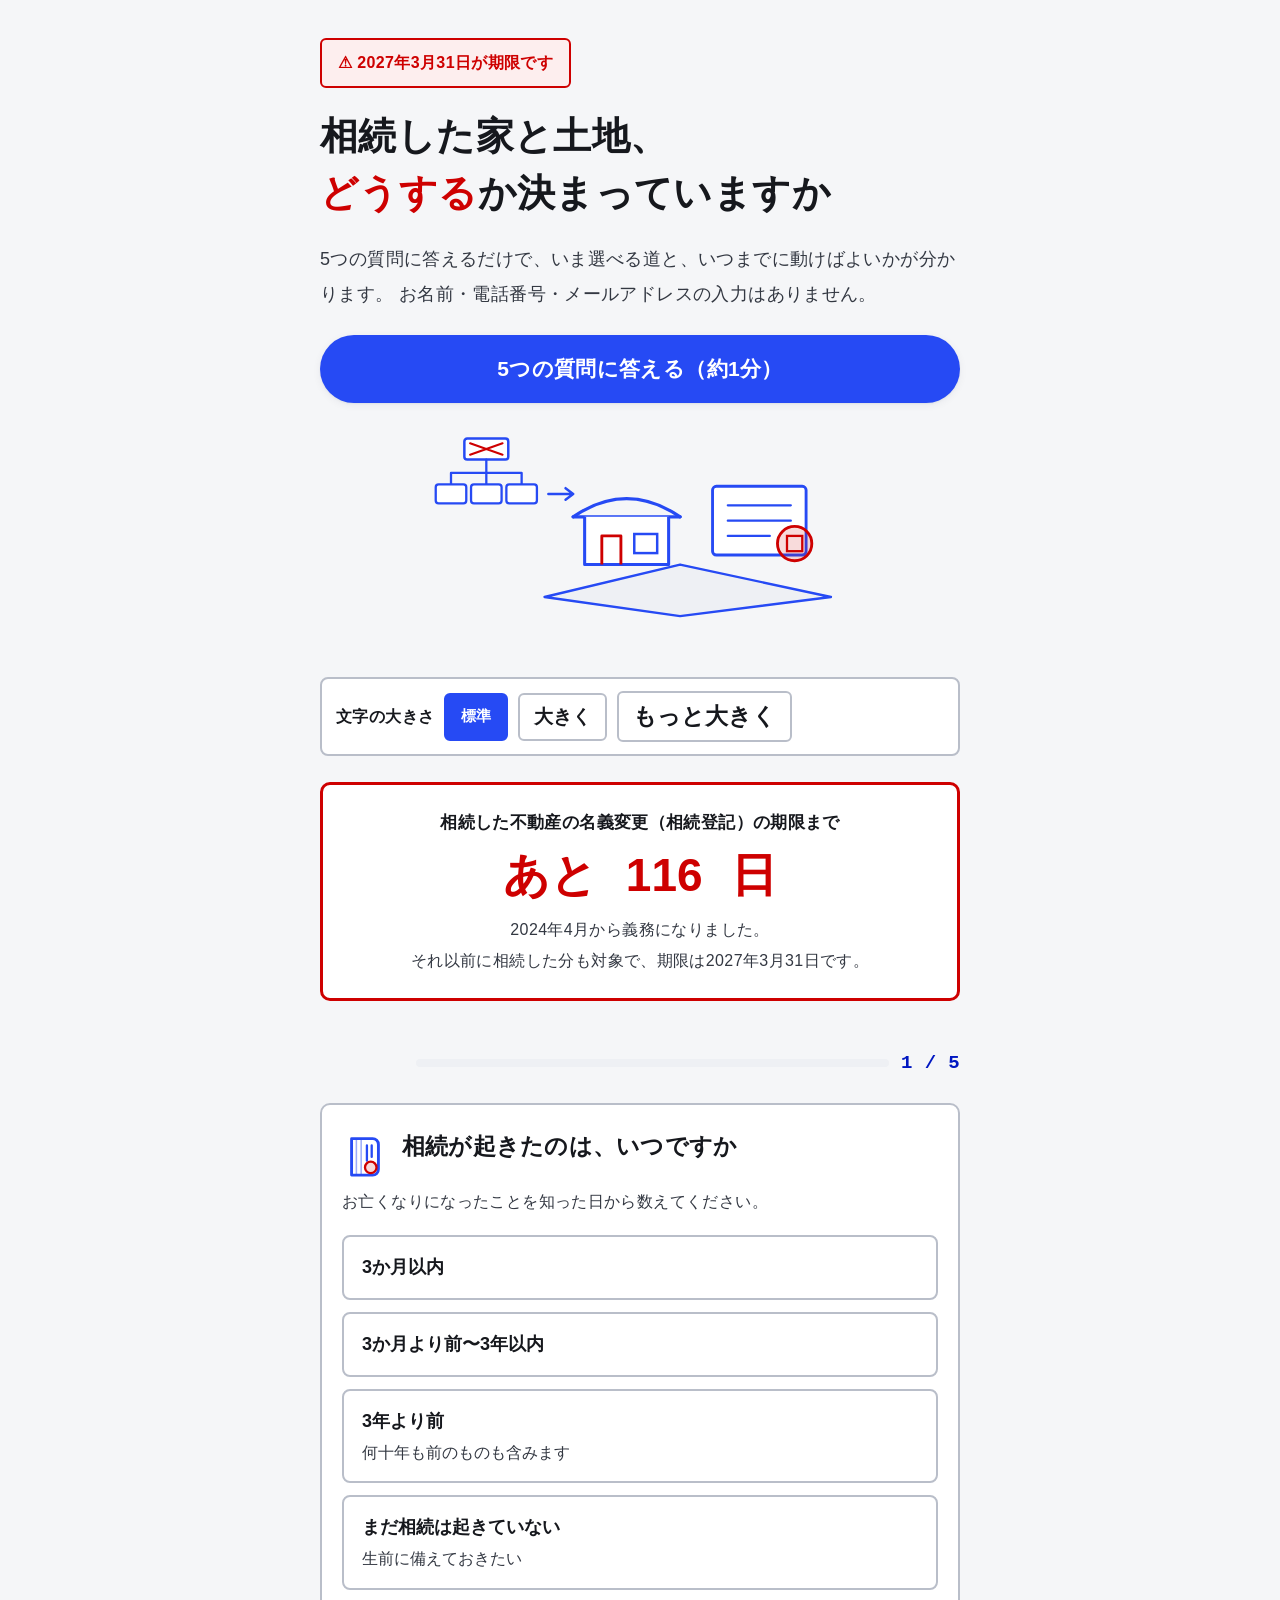
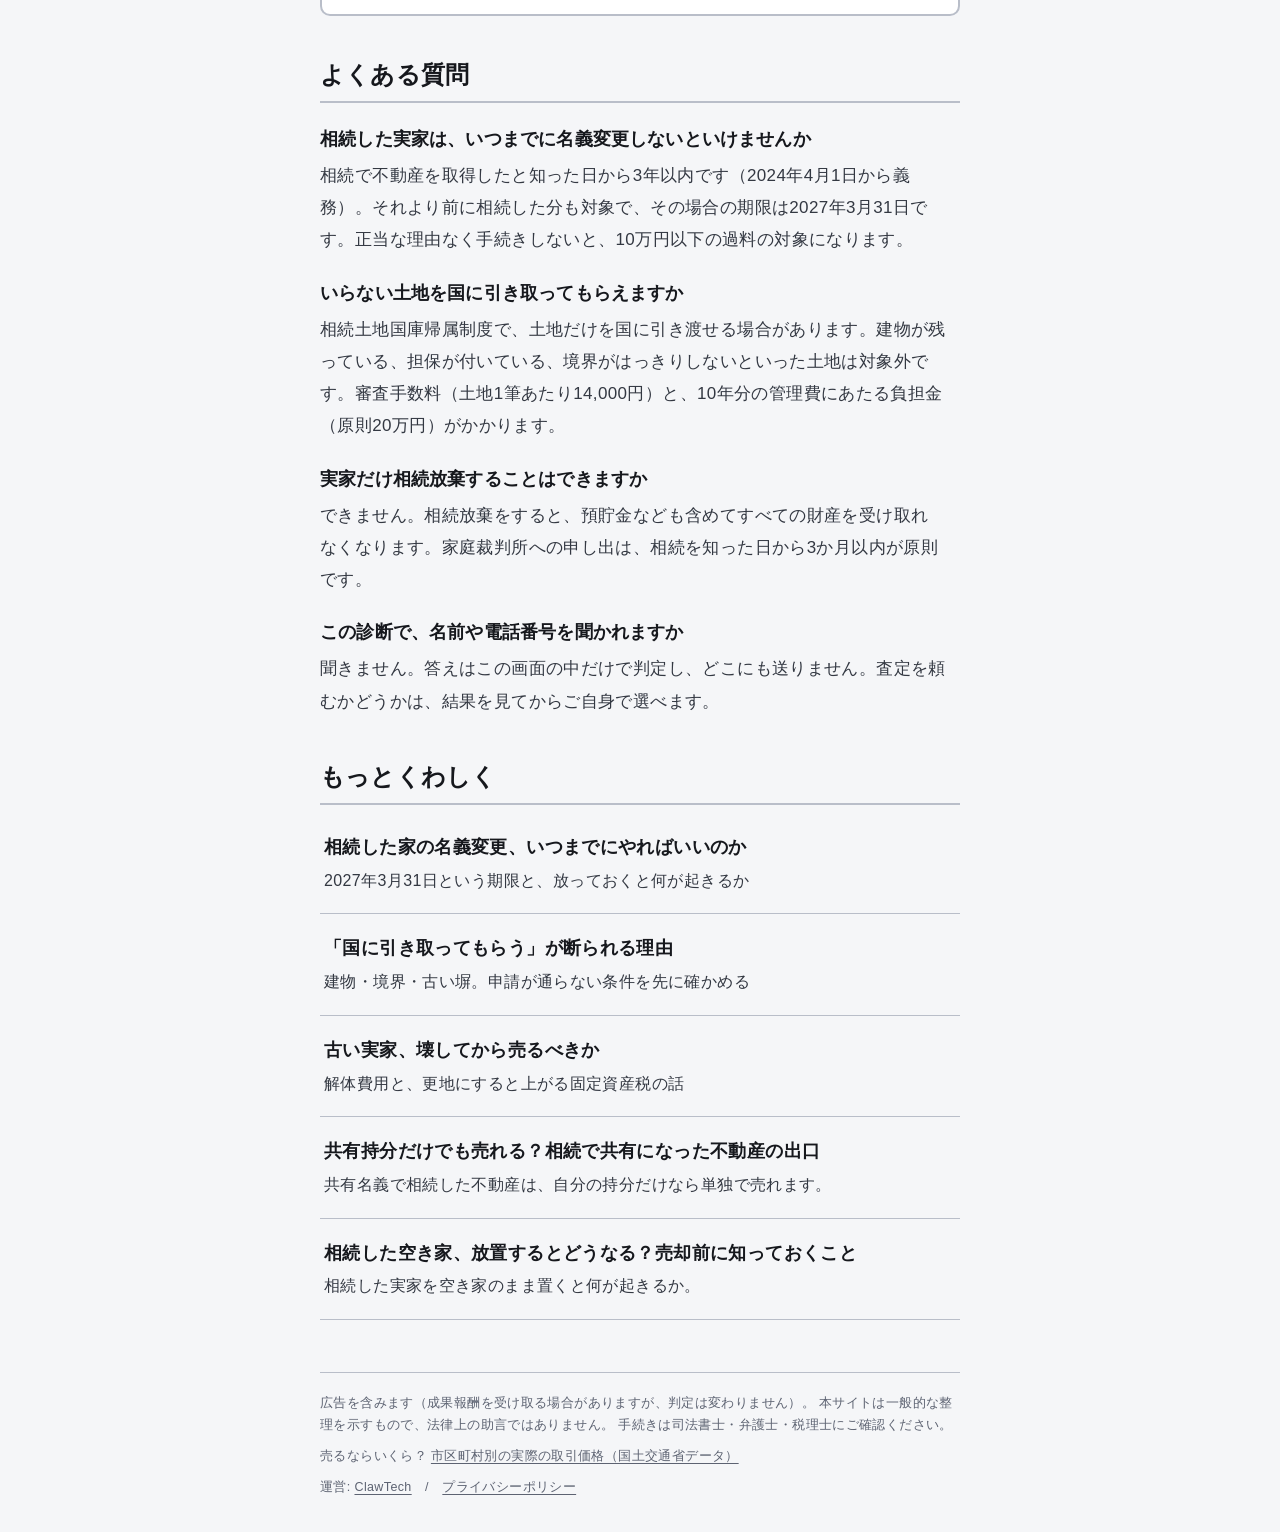
==== commit 41d4c8d9: "アフィボタンごとの表示・クリック計測と、クリック率で並び順を自動調整(ct-aff-loop) Co-Authored-By: Claude Opus 5.5 <noreply@anthropic.c" ====
--- a/index.html
+++ b/index.html
@@ -297,6 +297,25 @@
 @media (prefers-reduced-motion:reduce){*{animation:none!important;transition:none!important;}html{scroll-behavior:auto;}}
 </style>
 <script type="application/ld+json">{"@context": "https://schema.org", "@graph": [{"@type": "WebSite", "name": "相続した家と土地 どうする診断", "url": "https://souzoku.clawtechjp.com/", "inLanguage": "ja", "publisher": {"@type": "Organization", "name": "ClawTech", "url": "https://clawtechjp.com/"}}, {"@type": "Organization", "name": "ClawTech", "url": "https://clawtechjp.com/"}]}</script>
+<script>
+/* ct-aff-loop(2026-11-17): アフィボタンごとの 表示(cta_view)・クリック(cta_click) を GA4 へ送り、
+   a8_link_sync が毎日クリック率から CTR_W(並び順の点数に掛ける倍率。データが無ければ1)を書き換える。
+   link_id は a8mat の案件部分(サイトや画像が変わっても同じ案件なら同じ) */
+var CTR_W = {
+};
+function ctaKey(url){var m=String(url||"").match(/a8mat=[0-9A-Z]+\+([0-9A-Z]+\+[0-9A-Z]+)/);return m?m[1]:null}
+function ctaW(url){var k=ctaKey(url);return (k&&CTR_W[k])||1}
+document.addEventListener("DOMContentLoaded",function(){
+  var send=function(n,p){try{window.gtag&&gtag("event",n,p)}catch(e){}};
+  var seen=new WeakSet();
+  var io=("IntersectionObserver" in window)?new IntersectionObserver(function(es){es.forEach(function(e){
+    if(e.isIntersecting){var k=ctaKey(e.target.href);if(k)send("cta_view",{link_id:k});io.unobserve(e.target)}})},{threshold:0.5}):null;
+  var scan=function(){document.querySelectorAll('a[href*="px.a8.net"]').forEach(function(a){if(!seen.has(a)){seen.add(a);io&&io.observe(a)}})};
+  document.addEventListener("click",function(e){var a=e.target.closest&&e.target.closest('a[href*="px.a8.net"]');
+    if(a){var k=ctaKey(a.href);if(k)send("cta_click",{link_id:k,transport_type:"beacon"})}},true);
+  scan();new MutationObserver(scan).observe(document.body,{childList:true,subtree:true});
+});
+</script>
 </head>
 <body>
 
@@ -772,12 +791,16 @@
 
   // 最初に結論を1行で置く。細かい説明は下のカードで読んでもらう
   var alertCount = r.cards.filter(function(c){ return c.k === "alert"; }).length;
-  h += '<div class="rsum"><p>' + (okCount
-       ? 'いま選べる道は <span class="big">' + okCount + '</span> つ'
-       : 'すぐに選べる道の前に、片づけることがあります') +
-       (alertCount ? (okCount ? '、' : '。') + '注意が必要な点が <span class="big">' + alertCount + '</span> つ見つかりました。'
-                   : (okCount ? '見つかりました。' : '')) +
-       '<br>下に1つずつ書いています。</p></div>';
+  var deadlineDays = Math.ceil((DEADLINE - new Date()) / 86400000);
+  h += '<div class="rsum"><ul class="rsum-list">' +
+       '<li>期限: ' + (deadlineDays > 0 ? 'あと<span class="big">' + deadlineDays + '</span>日' : '期限を過ぎています') + '</li>' +
+       '<li>' + (okCount ? '選べる道: <span class="big">' + okCount + '</span>つ' : 'すぐに選べる道の前に、片づけることがあります') + '</li>' +
+       (alertCount >= 1 ? '<li>注意する点: <span class="big">' + alertCount + '</span>つ</li>' : '') +
+       '</ul>' +
+       '<p class="rsum-next">まずやる事</p>' +
+       '<a href="#act-meigi">1. 名義変更の相談先を見る</a> ' +
+       '<a href="#act-price">2. いくらになるか確かめる</a>' +
+       '</div>';
 
   r.cards.forEach(function(c, i){
     h += '<div class="card ' + c.k + '">' +
@@ -790,7 +813,7 @@
   // 名義変更(相続登記)は来訪者のほぼ全員に必要だが、A8に対応する案件が存在しない。
   // 無理に何かへ送らず、公的な窓口を案内する。中立性の担保にもなる。
   if(st[0] !== "pre"){
-    h += '<div class="act act--ok">' +
+    h += '<div class="act act--ok" id="act-meigi">' +
          '<h3>名義変更の相談先</h3>' +
          '<p>相続登記は法務局で手続きします。手続きの進め方は' +
          '<strong>法務局の無料相談</strong>で聞けます（予約制）。' +
@@ -810,9 +833,9 @@
       if(!picked[b.adv] || b.rank < picked[b.adv].rank) picked[b.adv] = b;
     });
     var live = Object.keys(picked).map(function(k){ return picked[k]; })
-                     .sort(function(a,b){ return a.rank - b.rank; });
+                     .sort(function(a,b){ return a.rank/ctaW(a.url) - b.rank/ctaW(b.url); });   // ctaW=クリック率の倍率(ct-aff-loop)
     if(live.length){
-      h += '<div class="act"><h3>まず、いくらになるか確かめる<span class="ct-pr">PR</span></h3>' +
+      h += '<div class="act" id="act-price"><h3>まず、いくらになるか確かめる<span class="ct-pr">PR</span></h3>' +
            '<p>手放すと決めていなくても、金額が分かると考えやすくなります。' +
            '下の会社は、こうした事情のある不動産を専門に買い取っています。査定は無料です。</p>';
       live.slice(0,2).forEach(function(b){
@@ -877,6 +900,7 @@
 
   var el = document.getElementById("result");
   el.innerHTML = h;
+  el.querySelectorAll('.rsum a[href^="#act-"]').forEach(function(a){ if(!el.querySelector(a.getAttribute('href'))) a.remove(); });
   el.style.display = "block";
   form.hidden = true;
   var hero = document.querySelector(".hero");
--- a/ui/ct-ui.css
+++ b/ui/ct-ui.css
@@ -21,7 +21,7 @@
   --ct-surface: #ffffff;
   --ct-surface-2: #eef0f4;
   --ct-text: #16181d;
-  --ct-text-2: #4b5160;
+  --ct-text-2: #333842;
   --ct-text-3: #5d6372;            /* AA: on --ct-bg/--ct-surface-2 5.4:1 (旧#6e7483はbg上4.4でLighthouse不合格 2026-11-10) */
   --ct-line: #dcdfe6;
   --ct-line-strong: #b9bec9;
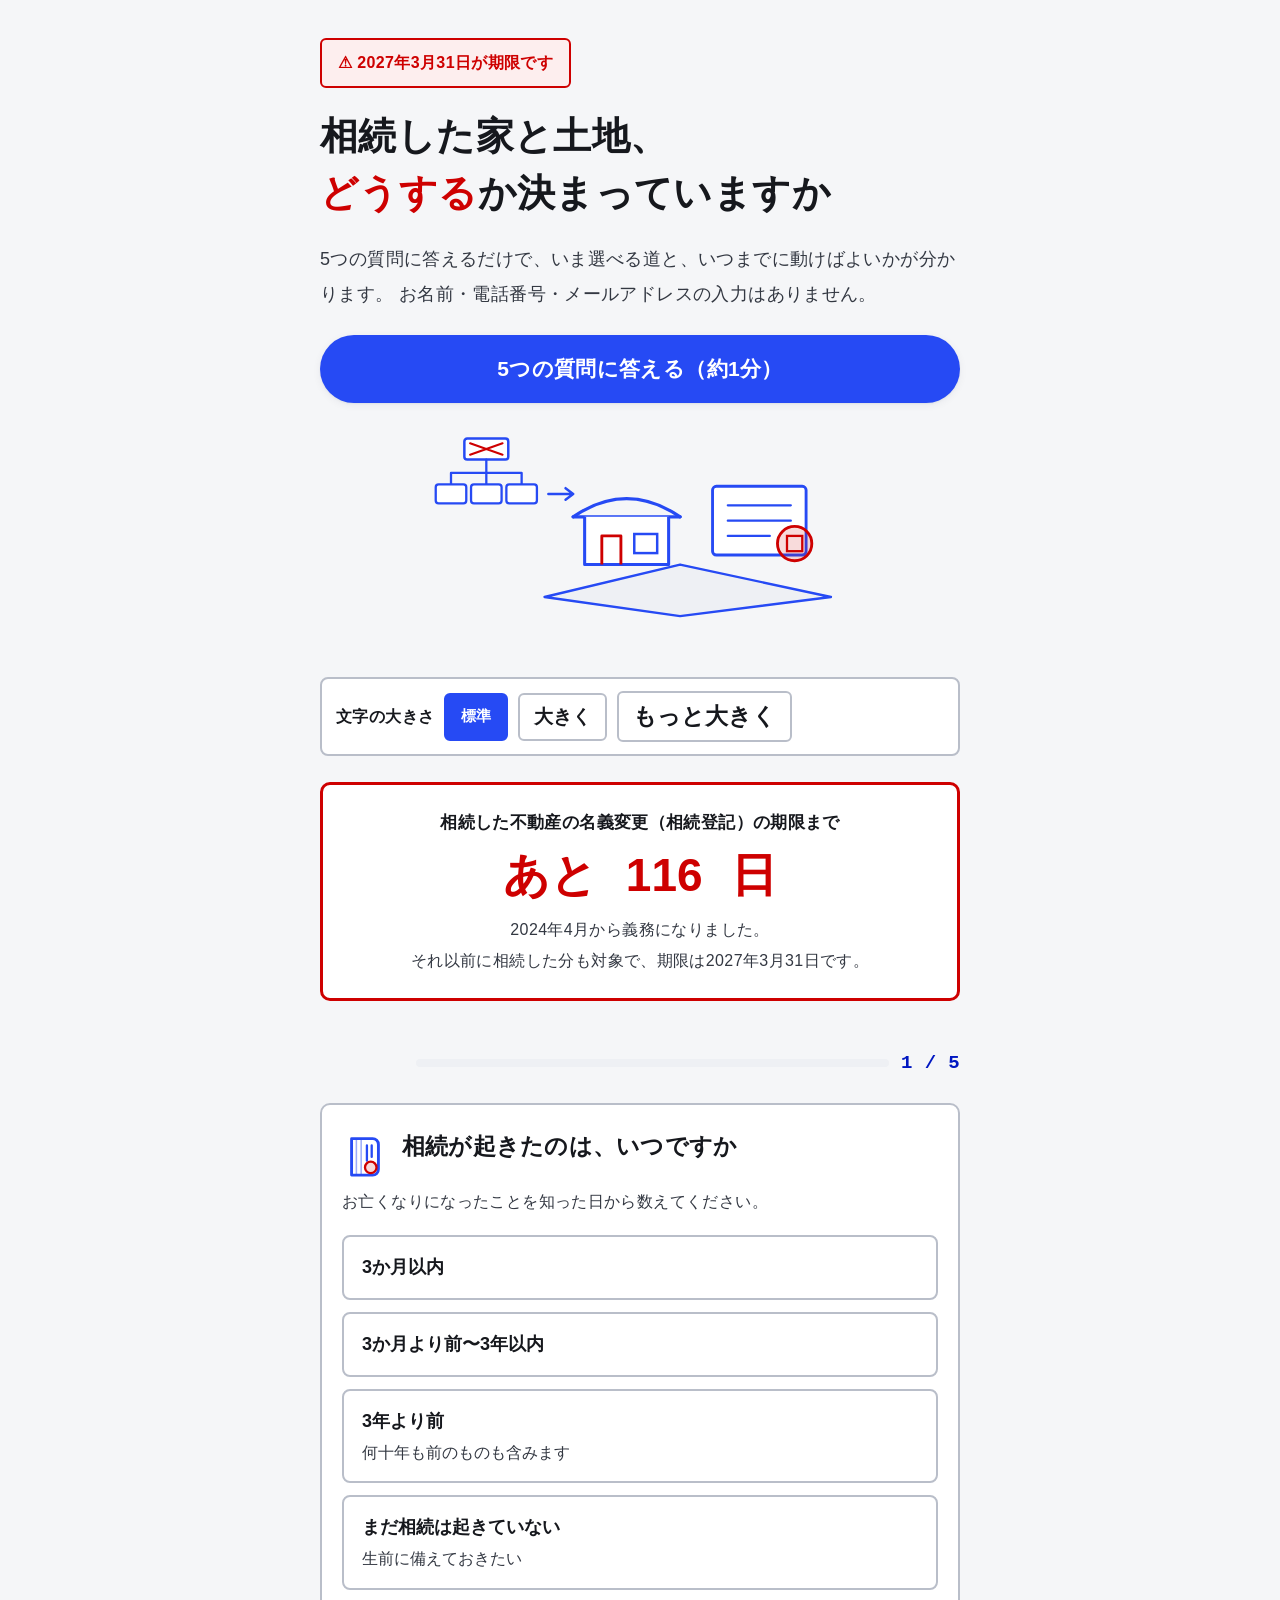
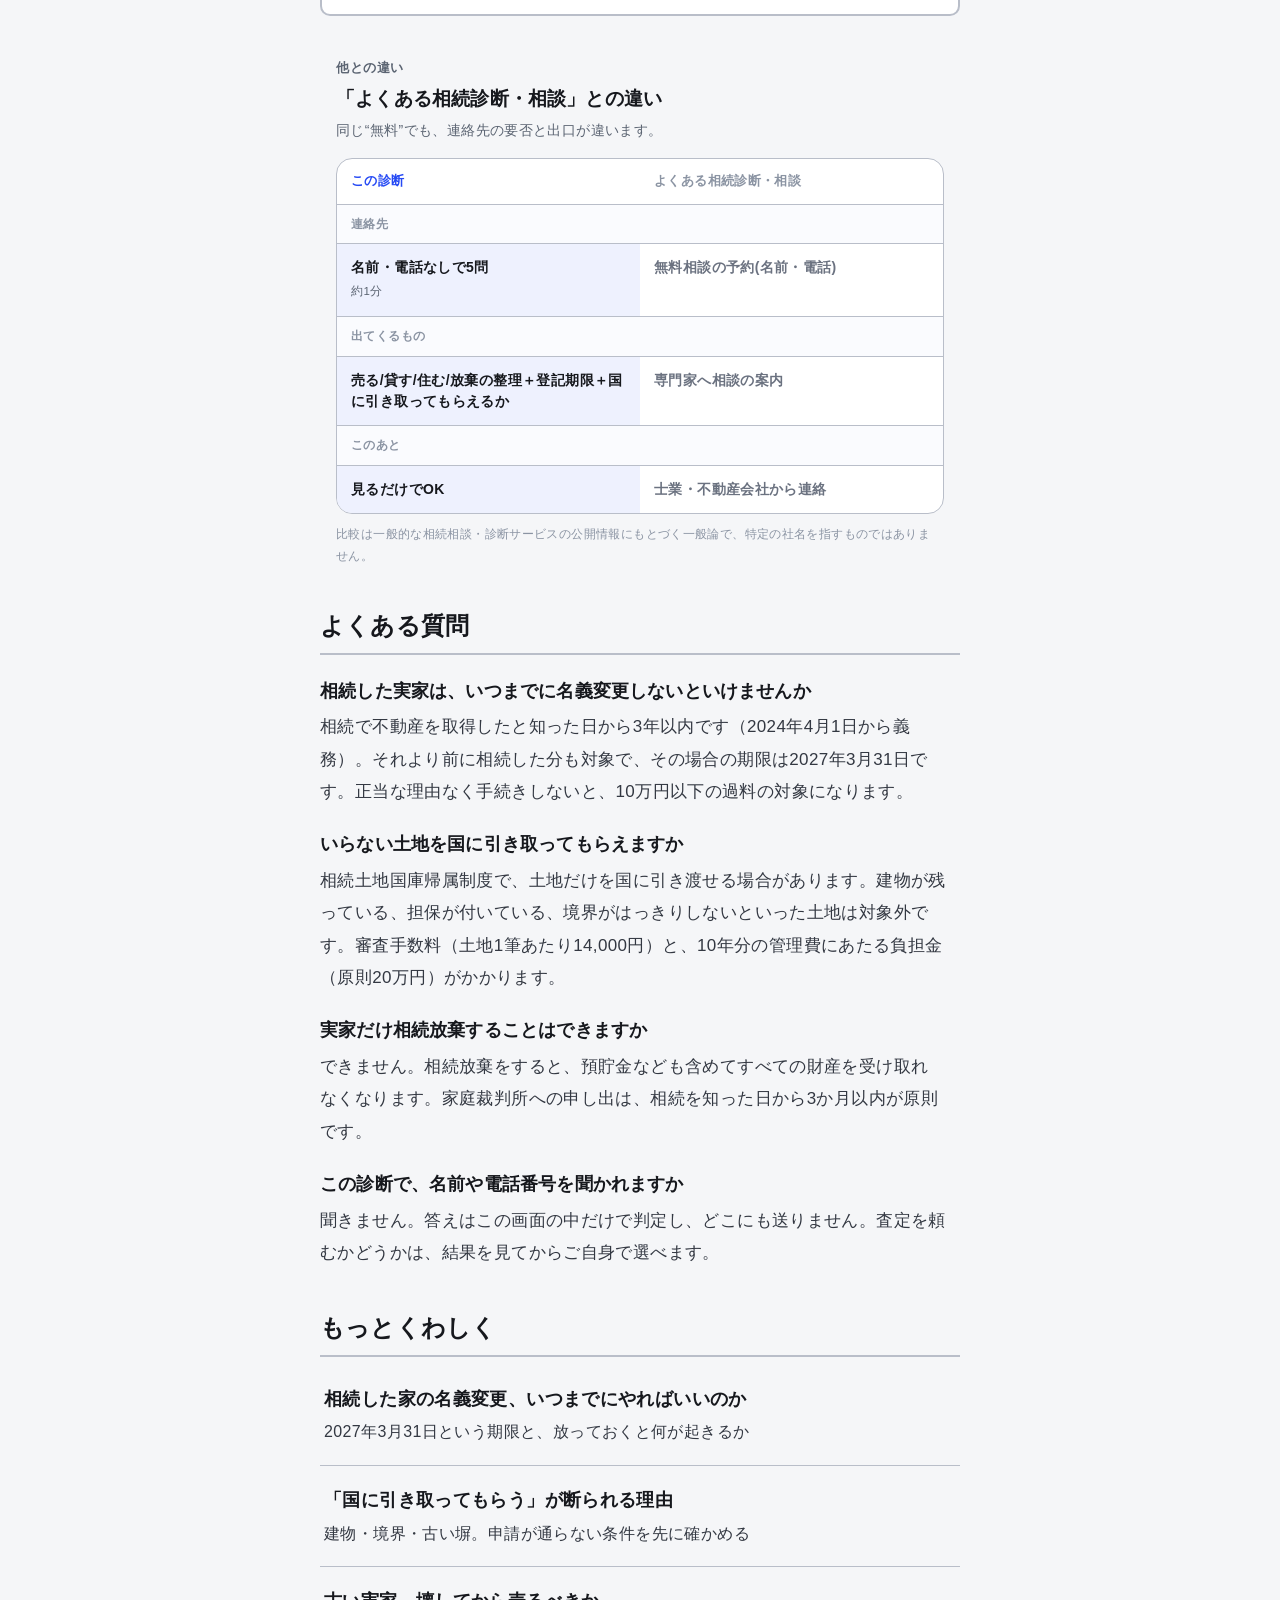
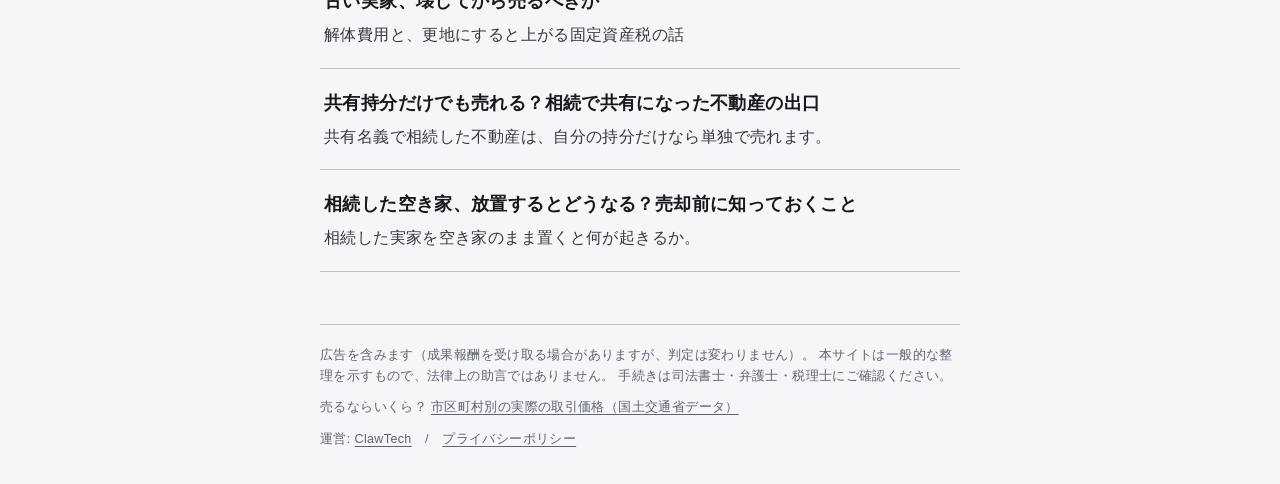
==== commit ea08374e: "競合分析を反映し『よくある診断との違い』差別化セクションを追加 競合観察REで判明した各競合との差を明示(登録要否/連絡先/中立性)。社名なし・一般論の断り書き付き。既存の診断フォーム・JSは不変・追" ====
--- a/index.html
+++ b/index.html
@@ -316,6 +316,7 @@
   scan();new MutationObserver(scan).observe(document.body,{childList:true,subtree:true});
 });
 </script>
+<script>(function(c,l,a,r,i,t,y){c[a]=c[a]||function(){(c[a].q=c[a].q||[]).push(arguments)};t=l.createElement(r);t.async=1;t.src="https://www.clarity.ms/tag/"+i;y=l.getElementsByTagName(r)[0];y.parentNode.insertBefore(t,y);})(window,document,"clarity","script","zff2d6y1up");</script>
 </head>
 <body>
 
@@ -495,6 +496,43 @@
   </form>
 
   <div id="result" role="region" aria-live="polite"></div>
+
+  <style>
+  .vs{--vs-acc:var(--ai,var(--ct-accent));margin:40px auto 0;padding:0 var(--ct-s-4,16px)}
+  .vs .vs__eb{font-size:13px;font-weight:700;color:var(--ink-soft,#5b6472);letter-spacing:.04em;margin-bottom:6px}
+  .vs h2{font-size:19px;font-weight:800;margin-bottom:6px}
+  .vs__lede{font-size:14px;color:var(--ink-soft,#5b6472);margin-bottom:14px}
+  .vs__tbl{border:1px solid var(--line,#e6e9ef);border-radius:16px;overflow:hidden;background:#fff}
+  .vs__head{display:grid;grid-template-columns:1fr 1fr}
+  .vs__head span{padding:10px 14px;font-size:13px;font-weight:800}
+  .vs__u{color:var(--vs-acc)}.vs__t{color:#8b94a3}
+  .vs__row{display:grid;grid-template-columns:1fr 1fr;border-top:1px solid var(--line,#e6e9ef)}
+  .vs__rh{grid-column:1/3;background:#fafbfe;padding:8px 14px;font-size:12px;font-weight:800;color:#8b94a3}
+  .vs__c{padding:13px 14px;font-size:14px;border-top:1px solid var(--line,#e6e9ef)}
+  .vs__c--u{background:color-mix(in srgb,var(--vs-acc) 8%,#fff)}
+  .vs__c b{font-weight:700;display:block;line-height:1.5}
+  .vs__c small{color:var(--ink-soft,#5b6472);font-size:11.5px;display:block;margin-top:3px}
+  .vs__c:not(.vs__c--u) b{color:#6b7280;font-weight:600}
+  .vs__note{font-size:11.5px;color:#8b94a3;margin-top:10px}
+  </style>
+  <section class="vs" aria-label="他の相続診断との違い">
+    <p class="vs__eb">他との違い</p>
+    <h2>「よくある相続診断・相談」との違い</h2>
+    <p class="vs__lede">同じ“無料”でも、連絡先の要否と出口が違います。</p>
+    <div class="vs__tbl">
+      <div class="vs__head"><span class="vs__u">この診断</span><span class="vs__t">よくある相続診断・相談</span></div>
+      <div class="vs__row"><div class="vs__rh">連絡先</div>
+        <div class="vs__c vs__c--u"><b>名前・電話なしで5問</b><small>約1分</small></div>
+        <div class="vs__c"><b>無料相談の予約(名前・電話)</b></div></div>
+      <div class="vs__row"><div class="vs__rh">出てくるもの</div>
+        <div class="vs__c vs__c--u"><b>売る/貸す/住む/放棄の整理＋登記期限＋国に引き取ってもらえるか</b></div>
+        <div class="vs__c"><b>専門家へ相談の案内</b></div></div>
+      <div class="vs__row"><div class="vs__rh">このあと</div>
+        <div class="vs__c vs__c--u"><b>見るだけでOK</b></div>
+        <div class="vs__c"><b>士業・不動産会社から連絡</b></div></div>
+    </div>
+    <p class="vs__note">比較は一般的な相続相談・診断サービスの公開情報にもとづく一般論で、特定の社名を指すものではありません。</p>
+  </section>
 
   <section class="faq" aria-labelledby="faqh">
     <h2 id="faqh">よくある質問</h2>
@@ -978,6 +1016,7 @@
    adv:"nexus", rank:3,
    need:["相続売却","再建築不可","共有","農地","老朽","事故"],
    note:"相続した不動産の売却相談に対応しています。査定は無料です", key:"rakuuru_souzoku"}
+
 ];
 
 // 遺品・動産の査定会社。承認後 a8_link_sync.py が自動でurl置換する
--- a/ui/ct-ui.css
+++ b/ui/ct-ui.css
@@ -254,6 +254,11 @@
 .ct-figure figcaption { margin-top: var(--ct-s-2); }
 .ct-callout { background: var(--ct-accent-soft); border-radius: var(--ct-r-md); padding: var(--ct-s-4) var(--ct-s-5); font-size: var(--ct-fs-md); }
 .ct-callout b { color: var(--ct-accent); display: block; margin-bottom: 4px; }
+
+/* 導入直後の1行診断リンク(A5-2: 入口が本文の最後まで無かった対策) */
+.ct-inline-cta { background: var(--ct-accent-soft); border-radius: var(--ct-r-md); padding: var(--ct-s-3) var(--ct-s-5); font-size: var(--ct-fs-sm); }
+.ct-inline-cta a { color: var(--ct-accent); font-weight: 700; text-decoration: none; }
+.ct-inline-cta a:hover { text-decoration: underline; }
 
 /* 相談への導線(本文の後に1か所だけ) */
 .ct-cta-card { display: grid; gap: var(--ct-s-4); }
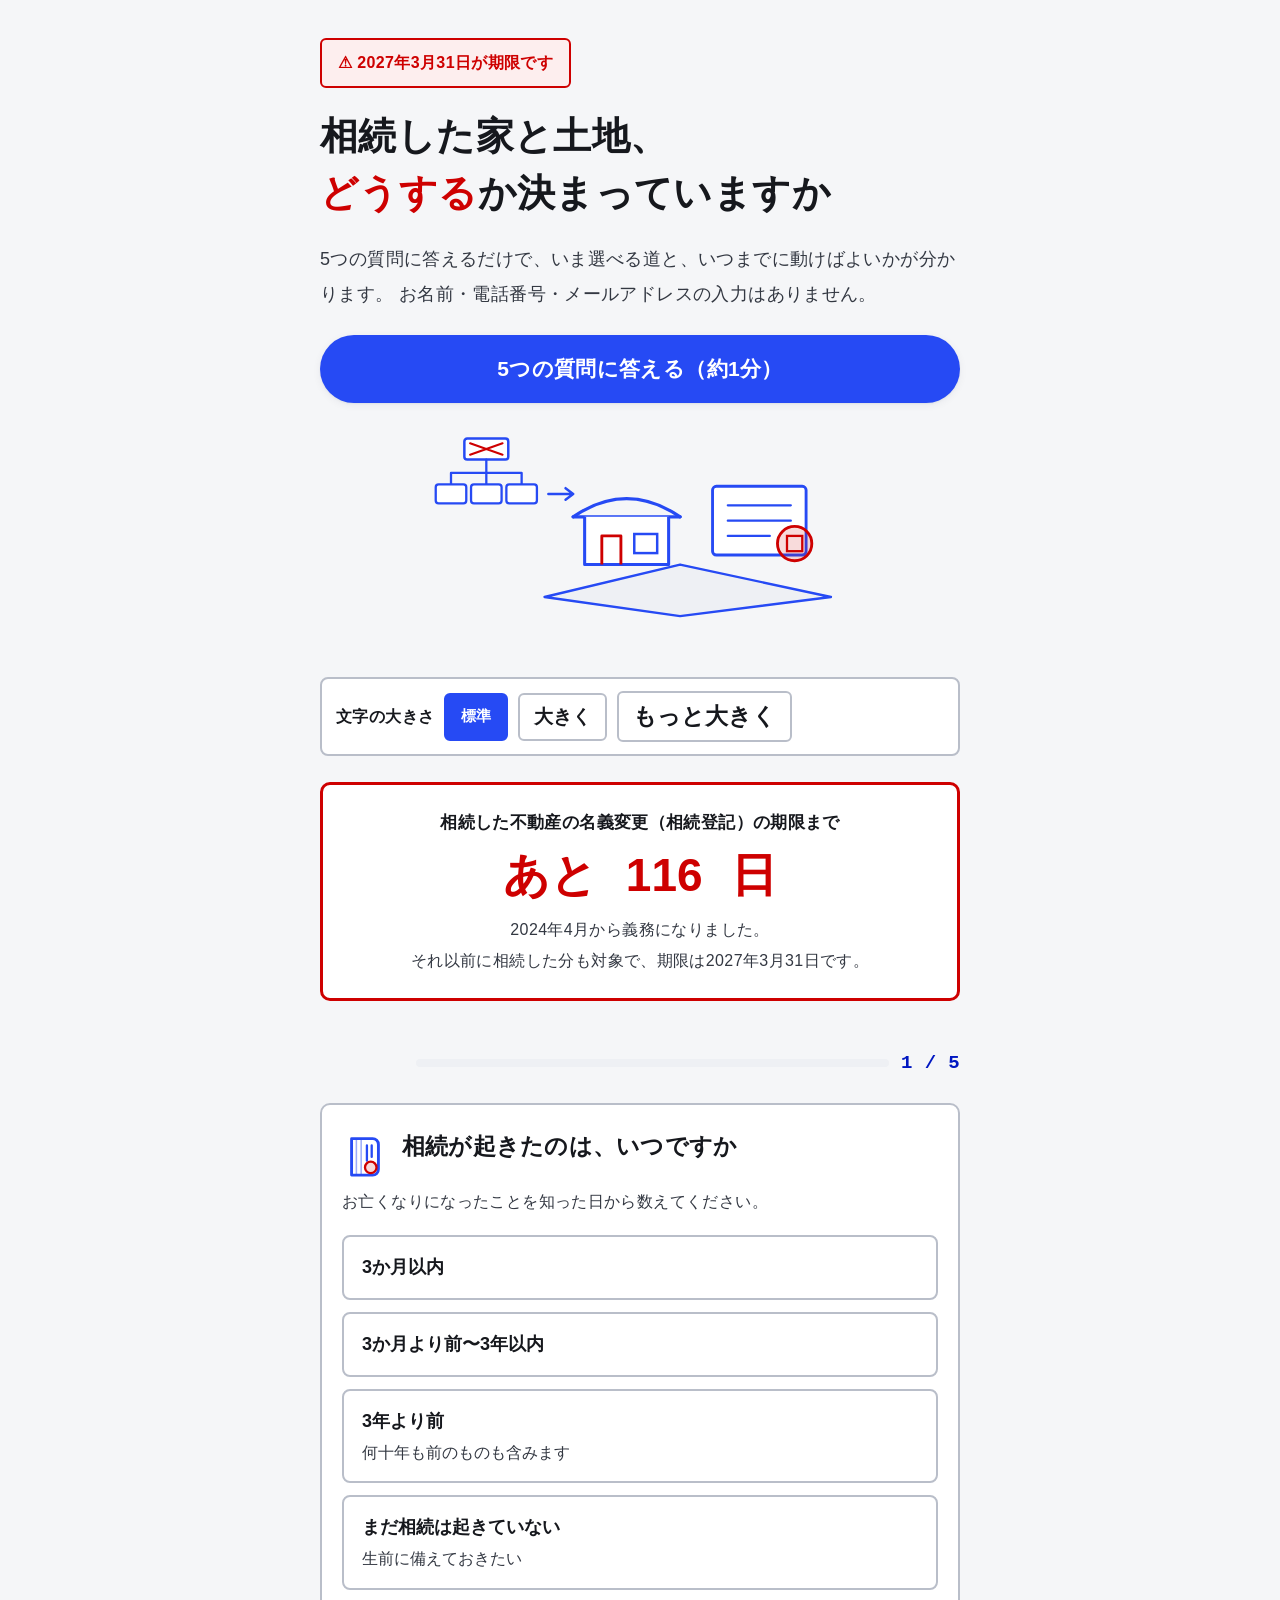
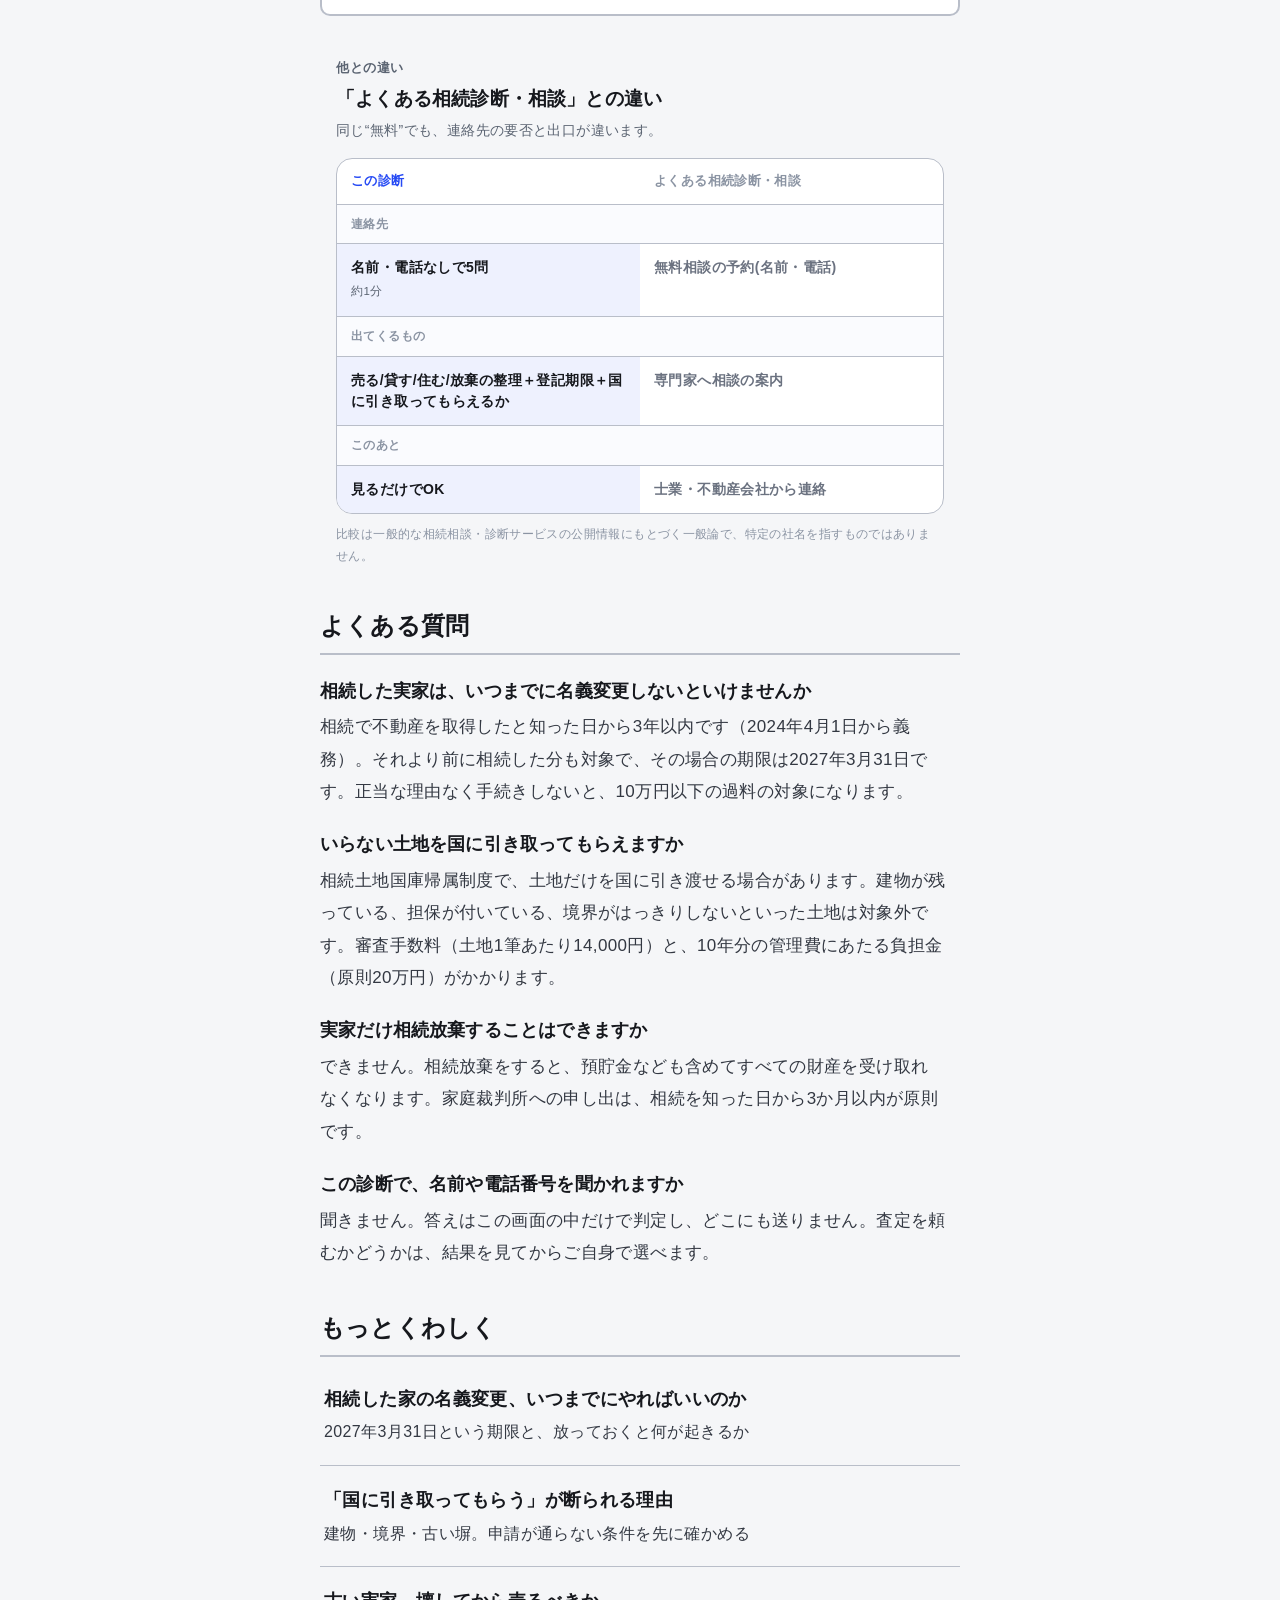
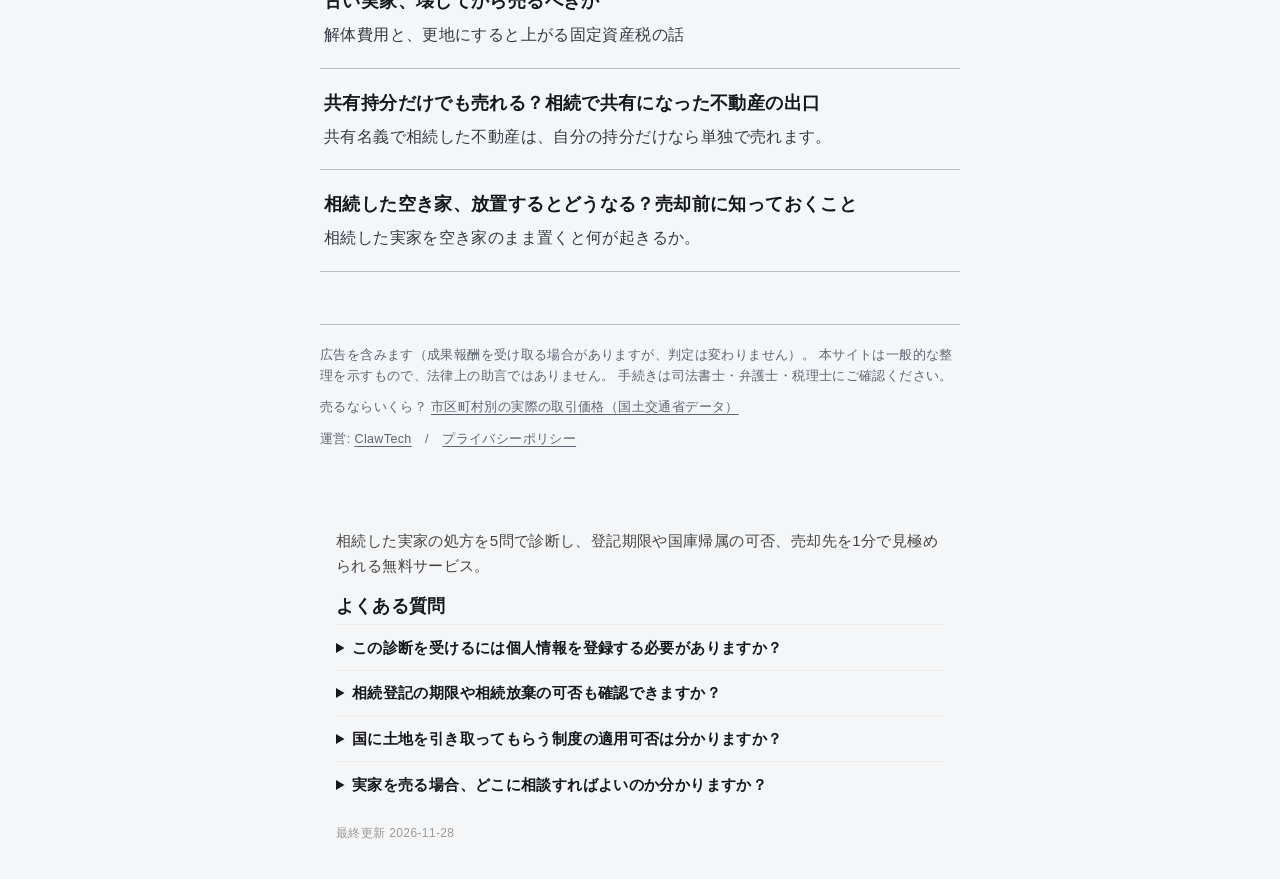
==== commit 675ee4df: "LLMO: souzoku にFAQ(結論先出し+JSON-LD)を注入/更新" ====
--- a/index.html
+++ b/index.html
@@ -1038,5 +1038,18 @@
    note:"親の存命中に認知症・資産凍結を防ぐ「家族信託」の無料相談"}
 ];
 </script>
+<!--LLMO:START-->
+<style>.llmo-faq{max-width:40rem;margin:2.5rem auto;padding:0 1rem;font-size:15px;line-height:1.7}.llmo-faq h2{font-size:1.1rem;margin:0 0 .4rem}.llmo-sum{color:#444;margin:0 0 1rem}.llmo-q{border-top:1px solid #eee;padding:.6rem 0}.llmo-q summary{cursor:pointer;font-weight:600}.llmo-q p{margin:.5rem 0 0;color:#333}.llmo-note{color:#999;font-size:12px;margin-top:1rem}</style>
+<section class="llmo-faq" aria-label="よくある質問">
+  <p class="llmo-sum">相続した実家の処方を5問で診断し、登記期限や国庫帰属の可否、売却先を1分で見極められる無料サービス。</p>
+  <h2>よくある質問</h2>
+    <details class="llmo-q"><summary>この診断を受けるには個人情報を登録する必要がありますか？</summary><p>名前や電話番号の入力は不要で、約1分で完了します。無料で利用でき、手軽に実家の処方を整理できます。</p></details>
+    <details class="llmo-q"><summary>相続登記の期限や相続放棄の可否も確認できますか？</summary><p>はい、相続登記の期限まで何日か、相続放棄が間に合うかどうかも診断結果として分かり、期限切れのリスクを避けられます。</p></details>
+    <details class="llmo-q"><summary>国に土地を引き取ってもらう制度の適用可否は分かりますか？</summary><p>相続土地国庫帰属が使えるかどうかの判断も含まれており、売却や放棄以外の選択肢も具体的に確認できます。</p></details>
+    <details class="llmo-q"><summary>実家を売る場合、どこに相談すればよいのか分かりますか？</summary><p>売る場合の対応先も診断で示されるため、迷わず適切な窓口や業者へ連絡できる状態を作れます。</p></details>
+  <p class="llmo-note">最終更新 2026-11-28</p>
+  <script type="application/ld+json">{"@context": "https://schema.org", "@type": "FAQPage", "mainEntity": [{"@type": "Question", "name": "この診断を受けるには個人情報を登録する必要がありますか？", "acceptedAnswer": {"@type": "Answer", "text": "名前や電話番号の入力は不要で、約1分で完了します。無料で利用でき、手軽に実家の処方を整理できます。"}}, {"@type": "Question", "name": "相続登記の期限や相続放棄の可否も確認できますか？", "acceptedAnswer": {"@type": "Answer", "text": "はい、相続登記の期限まで何日か、相続放棄が間に合うかどうかも診断結果として分かり、期限切れのリスクを避けられます。"}}, {"@type": "Question", "name": "国に土地を引き取ってもらう制度の適用可否は分かりますか？", "acceptedAnswer": {"@type": "Answer", "text": "相続土地国庫帰属が使えるかどうかの判断も含まれており、売却や放棄以外の選択肢も具体的に確認できます。"}}, {"@type": "Question", "name": "実家を売る場合、どこに相談すればよいのか分かりますか？", "acceptedAnswer": {"@type": "Answer", "text": "売る場合の対応先も診断で示されるため、迷わず適切な窓口や業者へ連絡できる状態を作れます。"}}]}</script>
+</section>
+<!--LLMO:END-->
 </body>
 </html>
